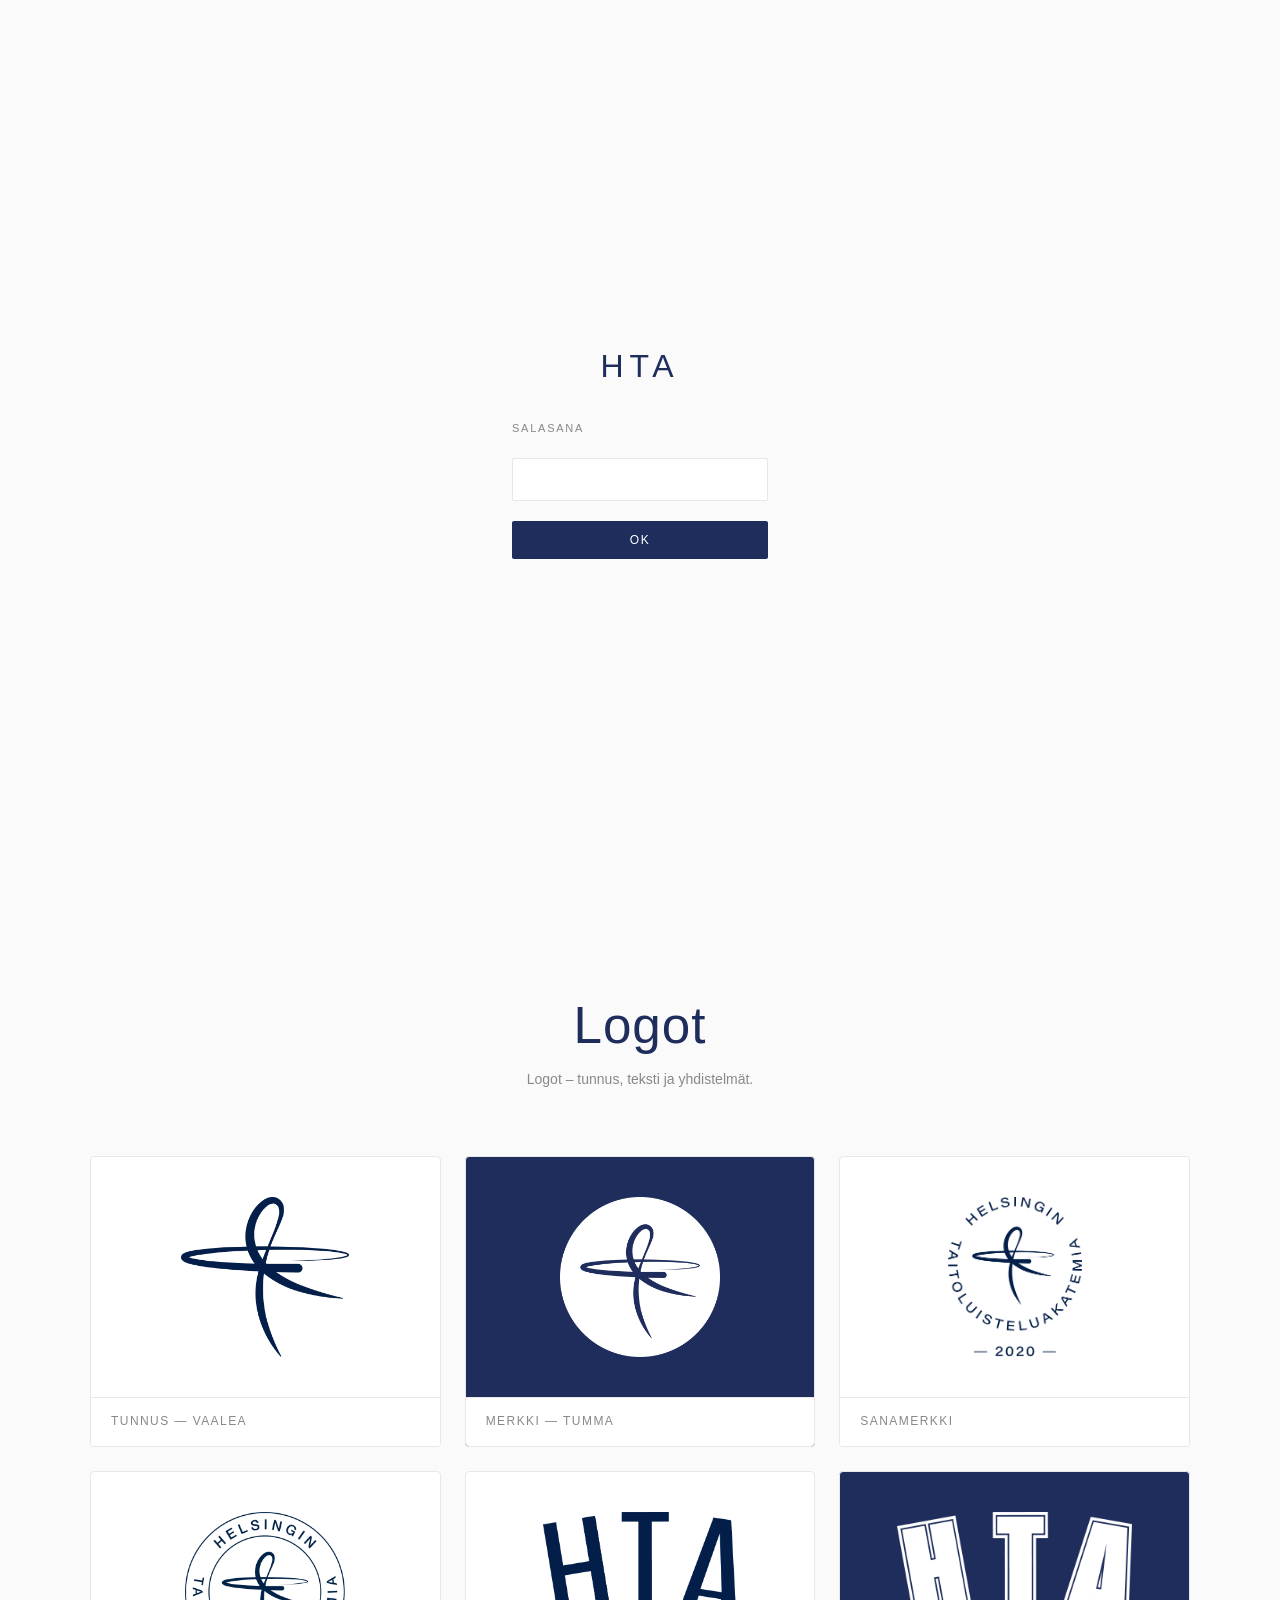
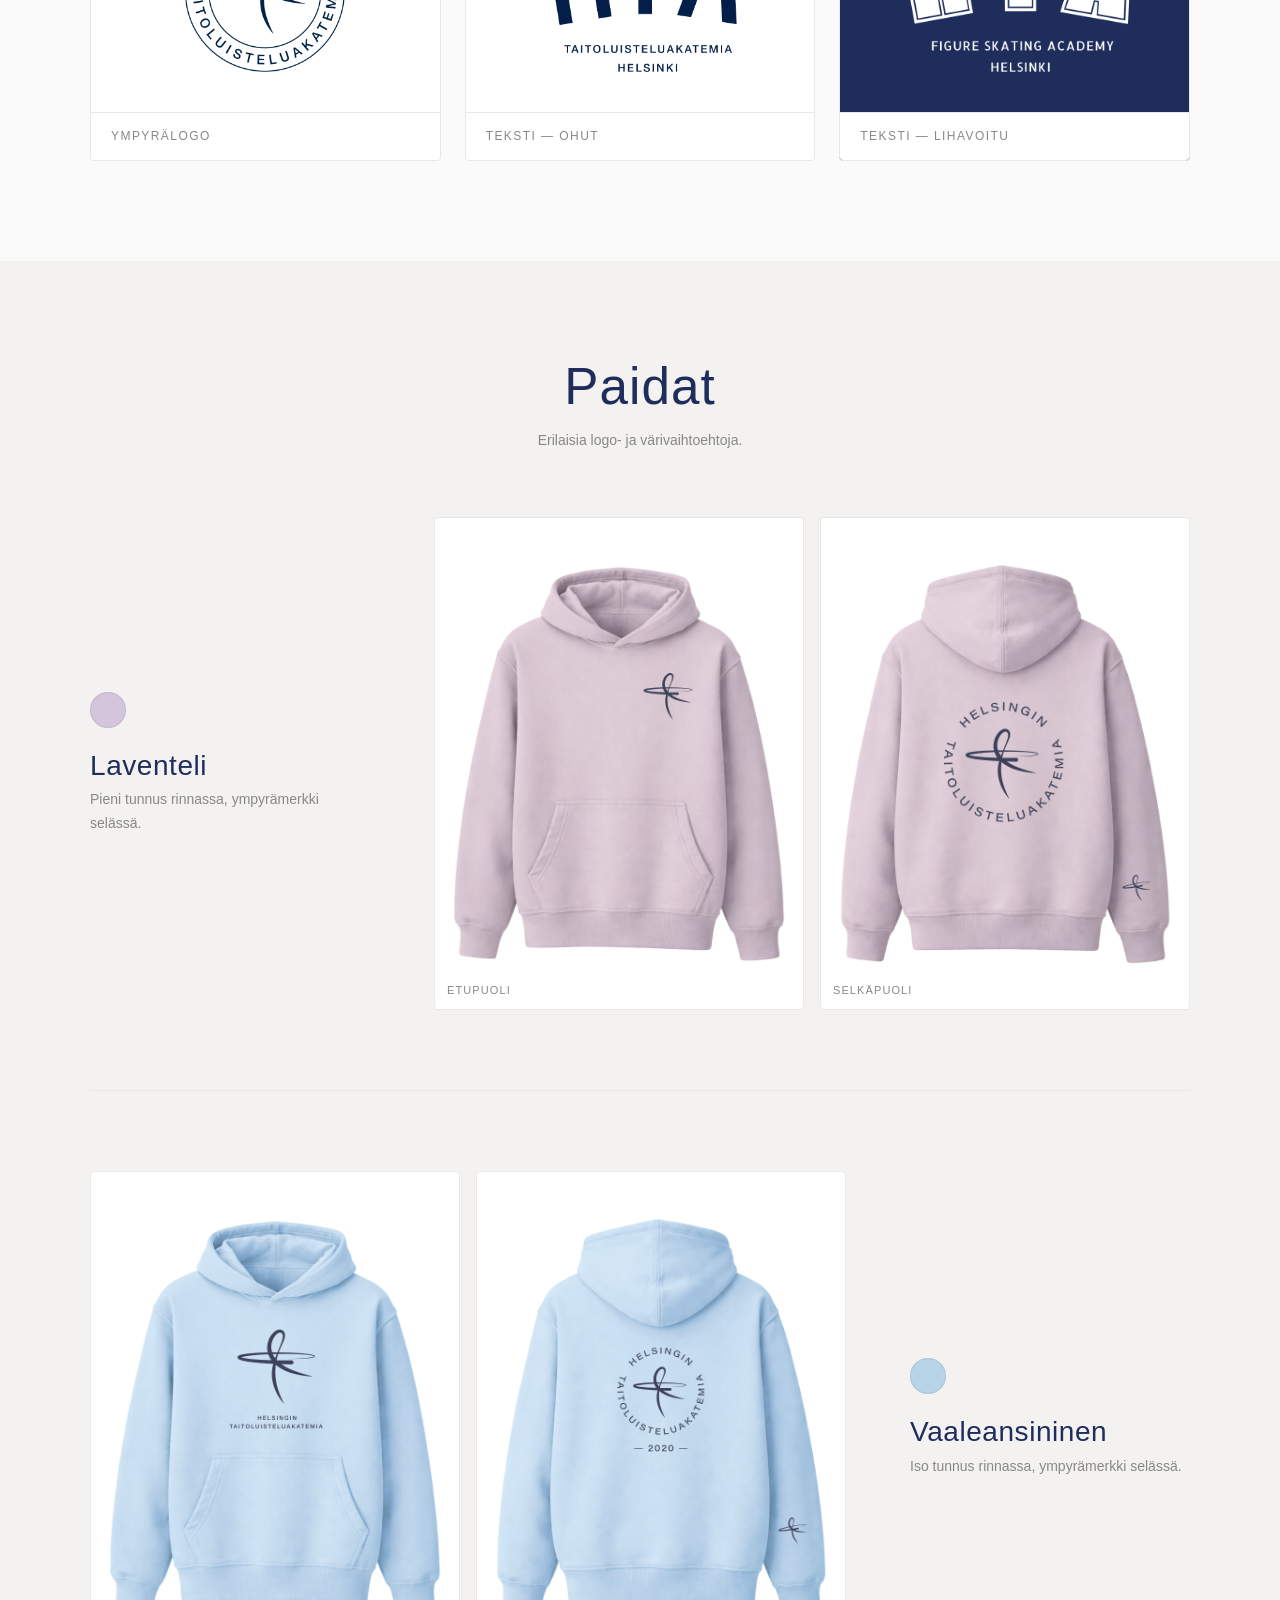
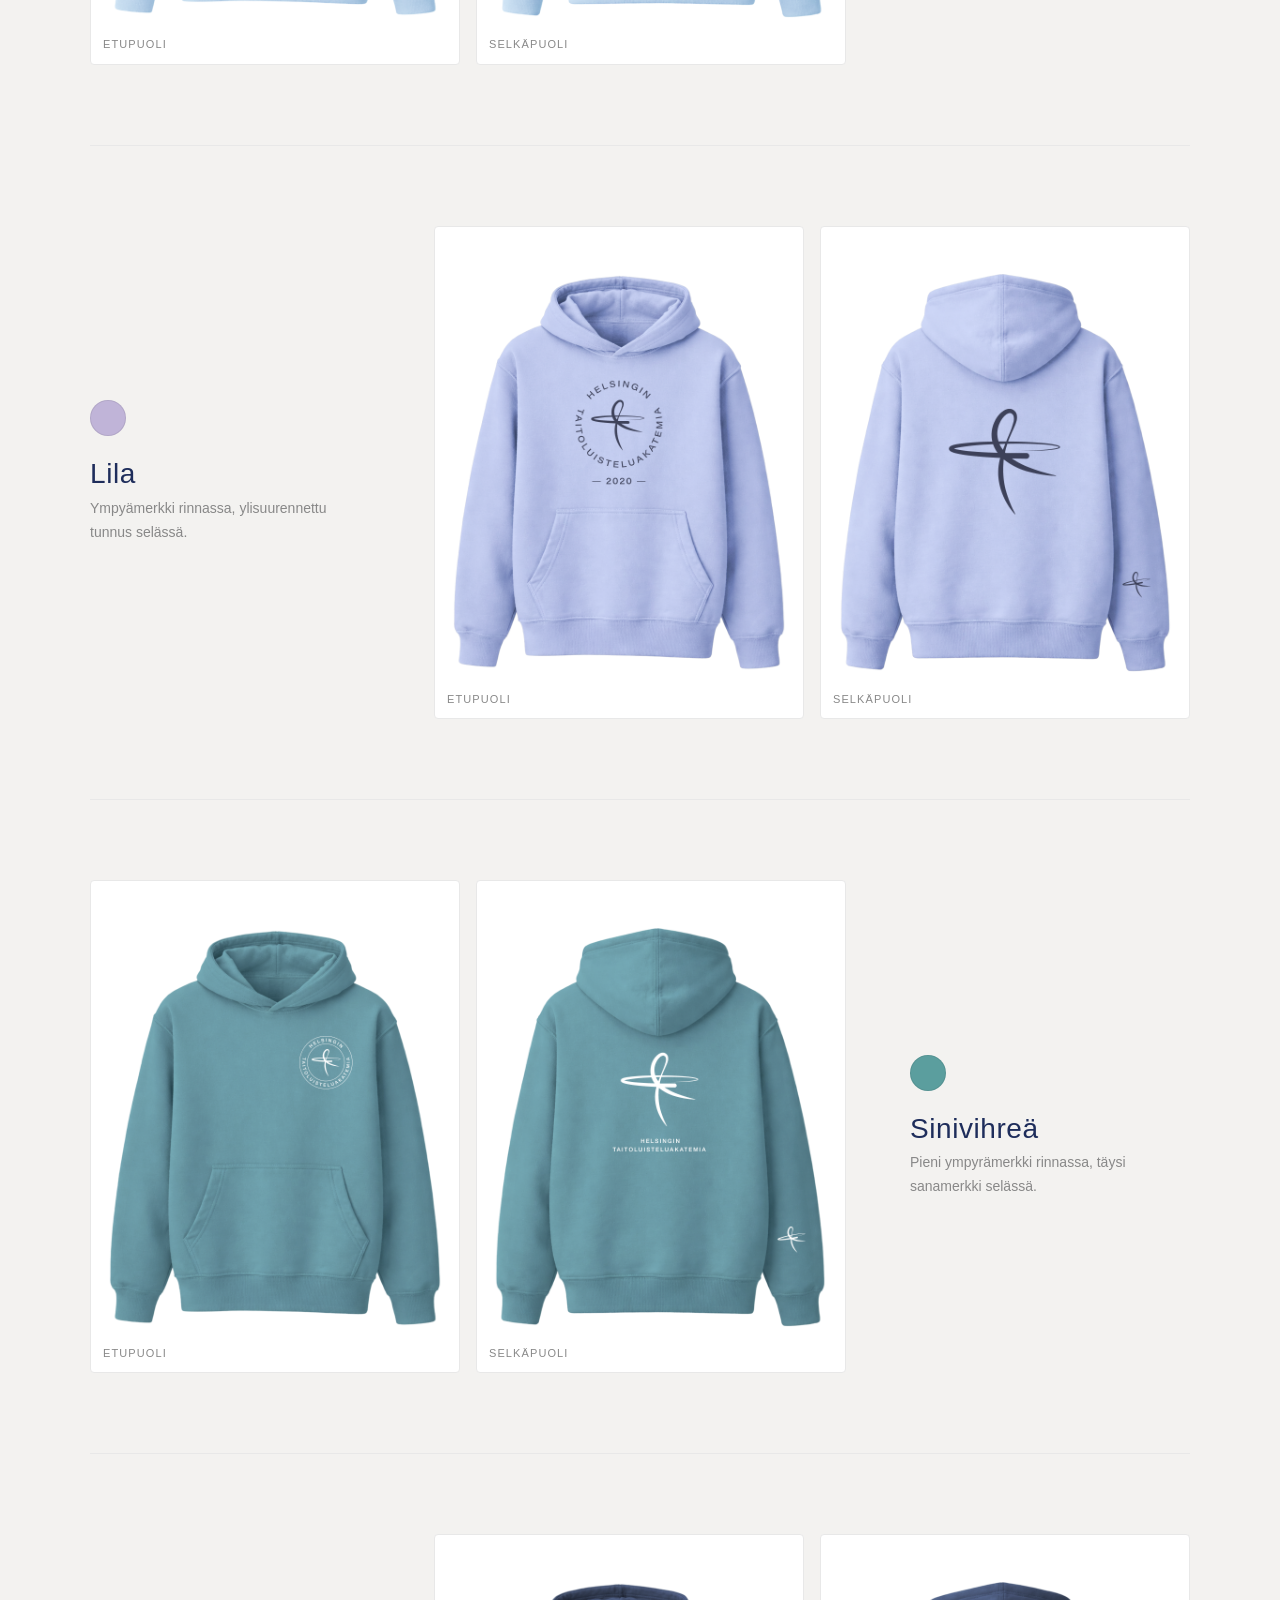
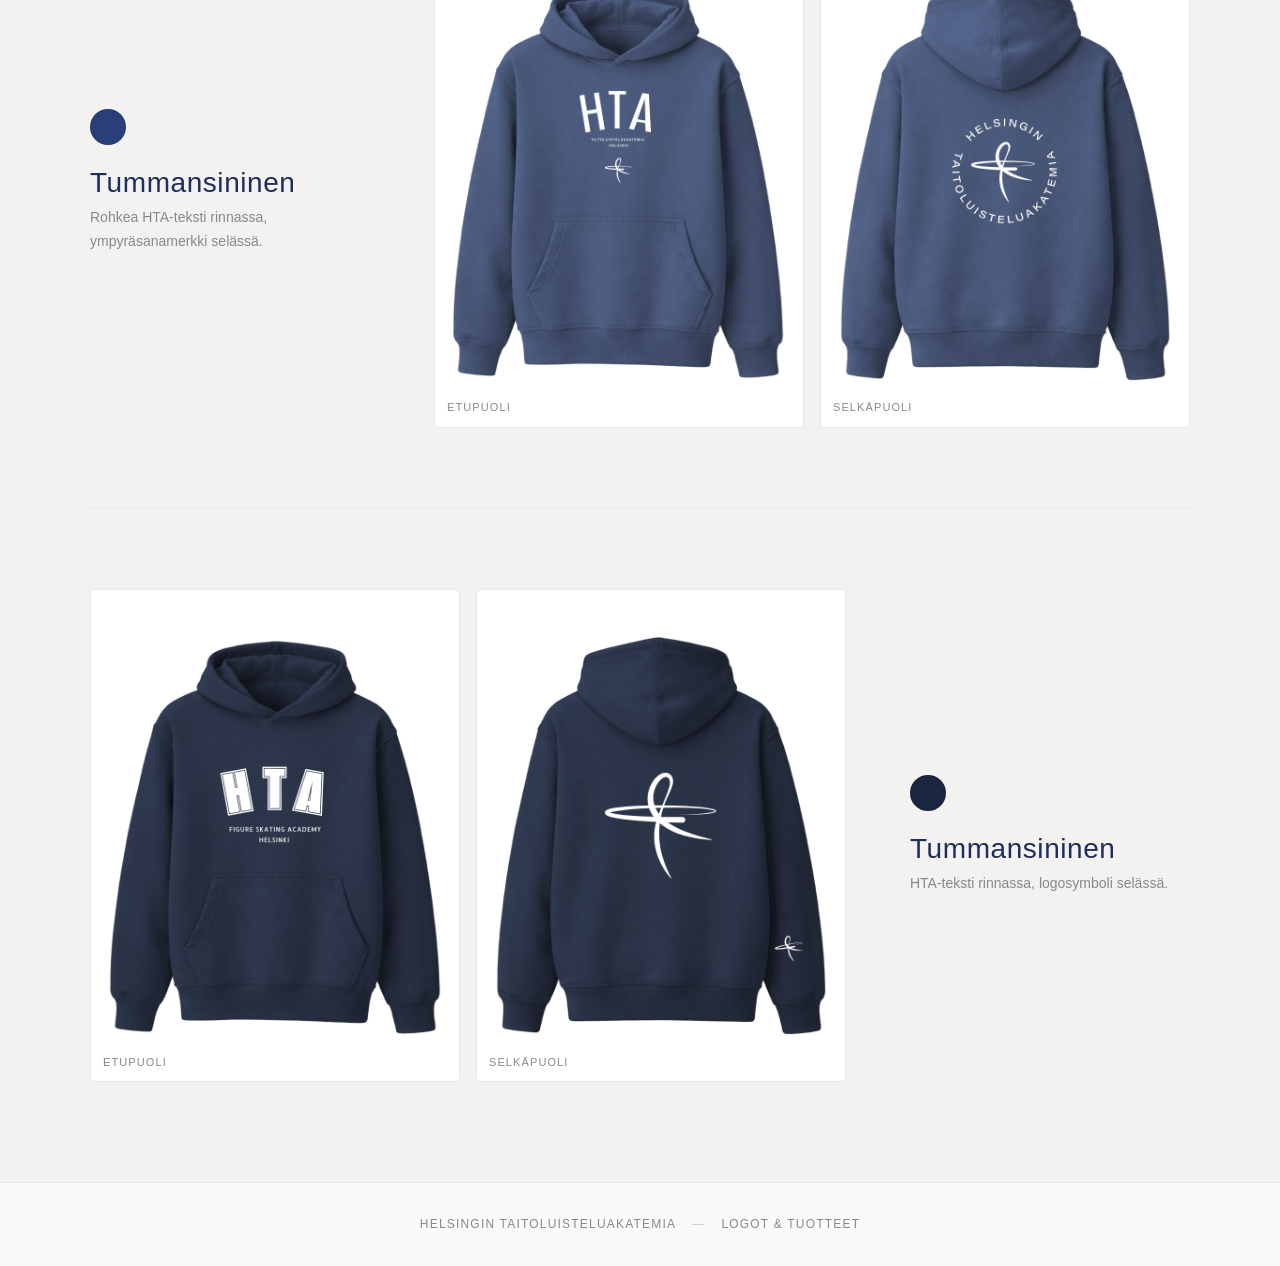
==== index.html @ 81b3a614 "Add files via upload Version 01 files added" ====
<!DOCTYPE html>
<html lang="fi">
<head>
  <meta charset="UTF-8" />
  <meta name="viewport" content="width=device-width, initial-scale=1.0" />
  <title>HTA — Helsingin Taitoluisteluakatemia</title>
  <link rel="stylesheet" href="css/style.css" />
</head>
<body>

  <!-- LOGIN OVERLAY -->
  <div id="login-overlay" style="display:none;">
    <div class="login-card">
      <span class="login-brand">HTA</span>
      <p class="login-label">Salasana</p>
      <input id="login-pw" class="login-input" type="password" autocomplete="current-password" autofocus />
      <button id="login-btn" class="login-btn">OK</button>
    </div>
  </div>

  <!-- NAV -->
  <nav class="nav">
    <span class="nav-brand">HTA</span>
    <ul class="nav-links">
      <li><a href="#logos" data-i18n="nav.logos">Logot</a></li>
      <li><a href="showcase.html" data-i18n="nav.showcase">Paidat</a></li>
    </ul>
    <div class="lang-switcher">
<button class="lang-btn" data-lang="fi">FI</button>
      <button class="lang-btn" data-lang="en">EN</button>
      <button class="lang-btn" data-lang="sv">SV</button>
    </div>
  </nav>

  <!-- HERO -->
  <section class="hero">
    <p class="hero-eyebrow" data-i18n="hero.eyebrow" style="display:none;">Visuaalinen Identiteetti</p>
    <img src="images/logos/logo-00.png" alt="Helsingin Taitoluisteluakatemia" class="hero-logo" />
    <p class="hero-sub">logo design &amp; merchandise</p>
  </section>

  <!-- LOGOS -->
  <section class="section" id="logos">
    <div class="section-header">
      <h2 class="section-title" data-i18n="logos.title">Logot</h2>
      <p class="section-desc" data-i18n="logos.desc">Logot – tunnus, teksti ja yhdistelmät.</p>
    </div>
    <div class="logos-grid">
      <div class="logo-card logo-card--light">
        <div class="logo-card__image">
          <img src="images/logos/logo-line.png" alt="HTA line logo" />
        </div>
        <p class="logo-card__label" data-i18n="logos.label1">Tunnus — Vaalea</p>
      </div>
      <div class="logo-card logo-card--dark">
        <div class="logo-card__image">
          <img src="images/logos/logo-circle-dark.png" alt="HTA circle logo dark" />
        </div>
        <p class="logo-card__label" data-i18n="logos.label2">Merkki — Tumma</p>
      </div>
      <div class="logo-card logo-card--light">
        <div class="logo-card__image">
          <img src="images/logos/logo-wordmark.png" alt="HTA wordmark" />
        </div>
        <p class="logo-card__label" data-i18n="logos.label3">Sanamerkki</p>
      </div>
      <div class="logo-card logo-card--light">
        <div class="logo-card__image">
          <img src="images/logos/logo-circle-text.png" alt="HTA circle text logo" />
        </div>
        <p class="logo-card__label" data-i18n="logos.label4">Ympyrälogo</p>
      </div>
      <div class="logo-card logo-card--light">
        <div class="logo-card__image">
          <img src="images/logos/logo-text-thin.png" alt="HTA text thin" />
        </div>
        <p class="logo-card__label" data-i18n="logos.label5">Teksti — Ohut</p>
      </div>
      <div class="logo-card logo-card--dark">
        <div class="logo-card__image">
          <img src="images/logos/logo-text-bold.png" alt="HTA text bold" />
        </div>
        <p class="logo-card__label" data-i18n="logos.label6">Teksti — Lihavoitu</p>
      </div>
    </div>
  </section>

  <!-- MERCHANDISE -->
  <section class="section section--alt" id="merchandise">
    <div class="section-header">
      <h2 class="section-title" data-i18n="merch.title">Tuotteet</h2>
      <p class="section-desc" data-i18n="merch.desc">Logoperhe sovellettuna huppukokoelmaan eri väreissä.</p>
    </div>

    <!-- Lavender -->
    <div class="product">
      <div class="product__info">
        <span class="product__color-dot" style="background:#d4c4dc;"></span>
        <div>
          <h3 class="product__name" data-i18n="product.lavender.name">Laventeli</h3>
          <p class="product__desc" data-i18n="product.lavender.desc">Pieni tunnus rinnassa, ympyrämerkki selässä.</p>
        </div>
      </div>
      <div class="product__images">
        <div class="product__image-wrap">
          <img src="images/merchandise/hoodie-lavender-front.png" alt="Lavender hoodie front" />
          <span class="product__view-label" data-i18n="label.front">Etupuoli</span>
        </div>
        <div class="product__image-wrap">
          <img src="images/merchandise/hoodie-lavender-back.png" alt="Lavender hoodie back" />
          <span class="product__view-label" data-i18n="label.back">Selkäpuoli</span>
        </div>
      </div>
    </div>

    <!-- Light Blue -->
    <div class="product product--reverse">
      <div class="product__info">
        <span class="product__color-dot" style="background:#b8d4e8;"></span>
        <div>
          <h3 class="product__name" data-i18n="product.blue.name">Vaaleansininen</h3>
          <p class="product__desc" data-i18n="product.blue.desc">Iso tunnus rinnassa, ympyrämerkki selässä.</p>
        </div>
      </div>
      <div class="product__images">
        <div class="product__image-wrap">
          <img src="images/merchandise/hoodie-blue-front.png" alt="Light blue hoodie front" />
          <span class="product__view-label" data-i18n="label.front">Etupuoli</span>
        </div>
        <div class="product__image-wrap">
          <img src="images/merchandise/hoodie-blue-back.png" alt="Light blue hoodie back" />
          <span class="product__view-label" data-i18n="label.back">Selkäpuoli</span>
        </div>
      </div>
    </div>

    <!-- Lilac -->
    <div class="product">
      <div class="product__info">
        <span class="product__color-dot" style="background:#c0b4d8;"></span>
        <div>
          <h3 class="product__name" data-i18n="product.lilac.name">Lila</h3>
          <p class="product__desc" data-i18n="product.lilac.desc">Ympyämerkki rinnassa, ylisuurennettu tunnus selässä.</p>
        </div>
      </div>
      <div class="product__images">
        <div class="product__image-wrap">
          <img src="images/merchandise/hoodie-lilac-front.png" alt="Lilac hoodie front" />
          <span class="product__view-label" data-i18n="label.front">Etupuoli</span>
        </div>
        <div class="product__image-wrap">
          <img src="images/merchandise/hoodie-lilac-back.png" alt="Lilac hoodie back" />
          <span class="product__view-label" data-i18n="label.back">Selkäpuoli</span>
        </div>
      </div>
    </div>

    <!-- Teal -->
    <div class="product product--reverse">
      <div class="product__info">
        <span class="product__color-dot" style="background:#5b9e9e;"></span>
        <div>
          <h3 class="product__name" data-i18n="product.teal.name">Sinivihreä</h3>
          <p class="product__desc" data-i18n="product.teal.desc">Pieni ympyrämerkki rinnassa, täysi sanamerkki selässä.</p>
        </div>
      </div>
      <div class="product__images">
        <div class="product__image-wrap">
          <img src="images/merchandise/hoodie-teal-front.png" alt="Teal hoodie front" />
          <span class="product__view-label" data-i18n="label.front">Etupuoli</span>
        </div>
        <div class="product__image-wrap">
          <img src="images/merchandise/hoodie-teal-back.png" alt="Teal hoodie back" />
          <span class="product__view-label" data-i18n="label.back">Selkäpuoli</span>
        </div>
      </div>
    </div>

    <!-- Navy HTA -->
    <div class="product">
      <div class="product__info">
        <span class="product__color-dot" style="background:#2a3f7a;"></span>
        <div>
          <h3 class="product__name" data-i18n="product.navy.name">Tummansininen</h3>
          <p class="product__desc" data-i18n="product.navy.desc">Rohkea HTA-teksti rinnassa, ympyräsanamerkki selässä.</p>
        </div>
      </div>
      <div class="product__images">
        <div class="product__image-wrap">
          <img src="images/merchandise/hoodie-navy-front.png" alt="Navy hoodie front" />
          <span class="product__view-label" data-i18n="label.front">Etupuoli</span>
        </div>
        <div class="product__image-wrap">
          <img src="images/merchandise/hoodie-navy-back.png" alt="Navy hoodie back" />
          <span class="product__view-label" data-i18n="label.back">Selkäpuoli</span>
        </div>
      </div>
    </div>

    <!-- Dark Navy HTA -->
    <div class="product product--reverse">
      <div class="product__info">
        <span class="product__color-dot" style="background:#1a2540;"></span>
        <div>
          <h3 class="product__name" data-i18n="product.darknavy.name">Tummansininen</h3>
          <p class="product__desc" data-i18n="product.darknavy.desc">HTA-teksti rinnassa, logosymboli selässä.</p>
        </div>
      </div>
      <div class="product__images">
        <div class="product__image-wrap">
          <img src="images/merchandise/hoodie-darknavy-front.png" alt="Dark navy hoodie front" />
          <span class="product__view-label" data-i18n="label.front">Etupuoli</span>
        </div>
        <div class="product__image-wrap">
          <img src="images/merchandise/hoodie-darknavy-back.png" alt="Dark navy hoodie back" />
          <span class="product__view-label" data-i18n="label.back">Selkäpuoli</span>
        </div>
      </div>
    </div>

  </section>

  <!-- CONTACT -->
  <section class="section" id="contact" style="display:none;">
    <div class="section-header">
      <h2 class="section-title" data-i18n="contact.title">Ota Yhteyttä</h2>
      <p class="section-desc" data-i18n="contact.desc">Kiinnostaako kokoelma tai räätälöity suunnittelu?</p>
    </div>
    <div class="contact-block">
    </div>
  </section>

  <!-- FOOTER -->
  <footer class="footer">
    <span>Helsingin Taitoluisteluakatemia</span>
    <span class="footer-sep">—</span>
    <span data-i18n="footer.tagline">Logot &amp; Tuotteet</span>
  </footer>

  <script src="js/i18n.js"></script>
  <script>
    (function () {
      if (sessionStorage.getItem('hta-auth') === '1') return;
      const overlay = document.getElementById('login-overlay');
      overlay.style.display = 'flex';
      document.body.classList.add('login-active');

      function attempt() {
        const val = document.getElementById('login-pw').value;
        if (val === 'htakatemia') {
          sessionStorage.setItem('hta-auth', '1');
          overlay.classList.add('login-overlay--out');
          document.body.classList.remove('login-active');
          setTimeout(() => overlay.remove(), 400);
        } else {
          const field = document.getElementById('login-pw');
          field.classList.add('login-input--error');
          field.value = '';
          field.focus();
          setTimeout(() => field.classList.remove('login-input--error'), 600);
        }
      }

      document.getElementById('login-btn').addEventListener('click', attempt);
      document.getElementById('login-pw').addEventListener('keydown', function (e) {
        if (e.key === 'Enter') attempt();
      });
    })();
  </script>
</body>
</html>
---- css/style.css ----
/* =============================================
   HTA — Minimal Showcase Site
   ============================================= */

*, *::before, *::after {
  box-sizing: border-box;
  margin: 0;
  padding: 0;
}

:root {
  --color-bg: #fafafa;
  --color-bg-alt: #f3f2f0;
  --color-text: #1a1a1a;
  --color-muted: #888;
  --color-border: #e8e8e8;
  --color-navy: #1e2d5b;
  --font-display: 'Helvetica Neue', Helvetica, Arial, sans-serif;
  --font-body: 'Helvetica Neue', Helvetica, Arial, sans-serif;
  --max-width: 1100px;
  --section-pad: 100px 32px;
}

html {
  scroll-behavior: smooth;
}

body {
  font-family: var(--font-body);
  background: var(--color-bg);
  color: var(--color-text);
  font-size: 15px;
  line-height: 1.6;
  -webkit-font-smoothing: antialiased;
}

/* ---- LOGIN OVERLAY ---- */

body.login-active {
  overflow: hidden;
}

#login-overlay {
  position: fixed;
  inset: 0;
  z-index: 1000;
  background: var(--color-bg);
  display: flex;
  align-items: center;
  justify-content: center;
  transition: opacity 0.4s ease;
}

#login-overlay.login-overlay--out {
  opacity: 0;
  pointer-events: none;
}

.login-card {
  display: flex;
  flex-direction: column;
  align-items: center;
  gap: 20px;
  width: 100%;
  max-width: 320px;
  padding: 0 32px;
}

.login-brand {
  font-family: var(--font-display);
  font-size: 32px;
  font-weight: 500;
  letter-spacing: 0.18em;
  color: var(--color-navy);
  margin-bottom: 8px;
}

.login-label {
  font-size: 11px;
  letter-spacing: 0.16em;
  text-transform: uppercase;
  color: var(--color-muted);
  align-self: flex-start;
}

.login-input {
  width: 100%;
  padding: 12px 14px;
  font-family: var(--font-body);
  font-size: 15px;
  color: var(--color-text);
  background: #fff;
  border: 1px solid var(--color-border);
  border-radius: 2px;
  outline: none;
  transition: border-color 0.2s, box-shadow 0.2s;
}

.login-input:focus {
  border-color: var(--color-navy);
  box-shadow: 0 0 0 3px rgba(30, 45, 91, 0.08);
}

.login-input--error {
  border-color: #c0392b !important;
  box-shadow: 0 0 0 3px rgba(192, 57, 43, 0.1) !important;
}

.login-btn {
  width: 100%;
  padding: 12px;
  font-family: var(--font-body);
  font-size: 12px;
  font-weight: 500;
  letter-spacing: 0.14em;
  text-transform: uppercase;
  color: #fff;
  background: var(--color-navy);
  border: none;
  border-radius: 2px;
  cursor: pointer;
  transition: opacity 0.2s;
}

.login-btn:hover {
  opacity: 0.85;
}

/* ---- LANG SWITCHER ---- */

.lang-switcher {
  display: flex;
  gap: 4px;
}

.lang-btn {
  background: none;
  border: none;
  cursor: pointer;
  font-family: var(--font-body);
  font-size: 12px;
  font-weight: 400;
  letter-spacing: 0.08em;
  color: var(--color-muted);
  padding: 4px 6px;
  transition: color 0.2s;
}

.lang-btn:hover {
  color: var(--color-text);
}

.lang-btn.active {
  color: var(--color-navy);
  font-weight: 500;
}

/* ---- NAV ---- */

.nav {
  position: fixed;
  top: 0;
  left: 0;
  right: 0;
  z-index: 100;
  display: flex;
  align-items: center;
  justify-content: space-between;
  padding: 20px 40px;
  background: rgba(250, 250, 250, 0.9);
  backdrop-filter: blur(10px);
  border-bottom: 1px solid var(--color-border);
}

.nav-brand {
  font-family: var(--font-display);
  font-size: 22px;
  font-weight: 500;
  letter-spacing: 0.12em;
  color: var(--color-navy);
}

.nav-links {
  list-style: none;
  display: flex;
  gap: 36px;
}

.nav-links a {
  text-decoration: none;
  font-size: 13px;
  font-weight: 400;
  letter-spacing: 0.08em;
  text-transform: uppercase;
  color: var(--color-muted);
  transition: color 0.2s;
}

.nav-links a:hover {
  color: var(--color-text);
}

/* ---- HERO ---- */

.hero {
  min-height: 100vh;
  display: flex;
  flex-direction: column;
  justify-content: center;
  align-items: center;
  text-align: center;
  padding: 120px 32px 80px;
  border-bottom: 1px solid var(--color-border);
}

.hero-eyebrow {
  font-size: 12px;
  letter-spacing: 0.2em;
  text-transform: uppercase;
  color: var(--color-muted);
  margin-bottom: 24px;
}

.hero-logo {
  width: clamp(280px, 50vw, 600px);
  height: auto;
  margin-bottom: 28px;
}

.hero-sub {
  font-size: 14px;
  letter-spacing: 0.1em;
  text-transform: uppercase;
  color: var(--color-muted);
  font-weight: 300;
}

/* ---- EDITORIAL ---- */

.editorial {
  display: flex;
  justify-content: center;
  background: var(--color-bg-alt);
  border-bottom: 1px solid var(--color-border);
  overflow: hidden;
  padding-top: 96px;
}

.editorial img {
  width: auto;
  max-height: 520px;
  object-fit: contain;
  display: block;
}

/* ---- SECTIONS ---- */

.section {
  padding: var(--section-pad);
}

.section--alt {
  background: var(--color-bg-alt);
}

.section-header {
  max-width: var(--max-width);
  margin: 0 auto 64px;
  text-align: center;
}

.section-title {
  font-family: var(--font-display);
  font-size: clamp(32px, 4vw, 52px);
  font-weight: 300;
  color: var(--color-navy);
  margin-bottom: 16px;
  letter-spacing: 0.02em;
  line-height: 1;
}

.section-desc {
  font-size: 14px;
  color: var(--color-muted);
  max-width: 480px;
  margin: 0 auto;
  line-height: 1.8;
}

/* ---- LOGOS GRID ---- */

.logos-grid {
  display: grid;
  grid-template-columns: repeat(auto-fit, minmax(260px, 1fr));
  gap: 24px;
  max-width: var(--max-width);
  margin: 0 auto;
}

.logo-card {
  border-radius: 4px;
  overflow: hidden;
  border: 1px solid var(--color-border);
}

.logo-card--light {
  background: #ffffff;
}

.logo-card--dark {
  background: var(--color-navy);
}

.logo-card__image {
  display: flex;
  align-items: center;
  justify-content: center;
  height: 240px;
  padding: 40px;
}

.logo-card__image img {
  max-width: 100%;
  max-height: 100%;
  object-fit: contain;
}

.logo-card__label {
  padding: 14px 20px;
  font-size: 12px;
  letter-spacing: 0.12em;
  text-transform: uppercase;
  color: var(--color-muted);
  border-top: 1px solid var(--color-border);
  background: #ffffff;
}

/* ---- PRODUCT ROWS ---- */

.product {
  display: grid;
  grid-template-columns: 280px 1fr;
  gap: 64px;
  align-items: center;
  max-width: var(--max-width);
  margin: 0 auto 80px;
  padding-bottom: 80px;
  border-bottom: 1px solid var(--color-border);
}

.product:last-child {
  border-bottom: none;
  margin-bottom: 0;
  padding-bottom: 0;
}

.product--reverse {
  grid-template-columns: 1fr 280px;
}

.product--reverse .product__images {
  order: -1;
}

.product__info {
  display: flex;
  flex-direction: column;
  gap: 16px;
}

.product__color-dot {
  width: 36px;
  height: 36px;
  border-radius: 50%;
  display: block;
  border: 1px solid rgba(0,0,0,0.08);
}

.product__name {
  font-family: var(--font-display);
  font-size: 28px;
  font-weight: 400;
  color: var(--color-navy);
  letter-spacing: 0.02em;
}

.product__desc {
  font-size: 14px;
  color: var(--color-muted);
  line-height: 1.7;
  font-weight: 300;
}

.product__images {
  display: grid;
  grid-template-columns: 1fr 1fr;
  gap: 16px;
}

.product__image-wrap {
  position: relative;
  background: #ffffff;
  border: 1px solid var(--color-border);
  border-radius: 4px;
  overflow: hidden;
  aspect-ratio: 3/4;
  display: flex;
  align-items: center;
  justify-content: center;
}

.product__image-wrap img {
  width: 100%;
  height: 100%;
  object-fit: contain;
  padding: 16px;
  transition: transform 0.4s ease;
}

.product__image-wrap:hover img {
  transform: scale(1.04);
}

.product__view-label {
  position: absolute;
  bottom: 10px;
  left: 12px;
  font-size: 11px;
  letter-spacing: 0.1em;
  text-transform: uppercase;
  color: var(--color-muted);
}

/* ---- CONTACT ---- */

.contact-block {
  text-align: center;
  display: flex;
  flex-direction: column;
  gap: 8px;
}

.contact-line {
  font-size: 16px;
  color: var(--color-text);
  font-weight: 300;
  letter-spacing: 0.04em;
}

/* ---- FOOTER ---- */

.footer {
  padding: 32px 40px;
  border-top: 1px solid var(--color-border);
  display: flex;
  align-items: center;
  justify-content: center;
  gap: 16px;
  font-size: 12px;
  letter-spacing: 0.1em;
  text-transform: uppercase;
  color: var(--color-muted);
}

.footer-sep {
  opacity: 0.4;
}

/* ---- RESPONSIVE ---- */

@media (max-width: 768px) {
  .nav {
    padding: 16px 20px;
  }

  .nav-links {
    gap: 20px;
  }

  .product,
  .product--reverse {
    grid-template-columns: 1fr;
    gap: 32px;
  }

  .product--reverse .product__images {
    order: 0;
  }

  .product__info {
    flex-direction: column;
  }

  .section {
    padding: 64px 20px;
  }

  .footer {
    flex-direction: column;
    gap: 6px;
    padding: 24px 20px;
  }

  .footer-sep {
    display: none;
  }
}
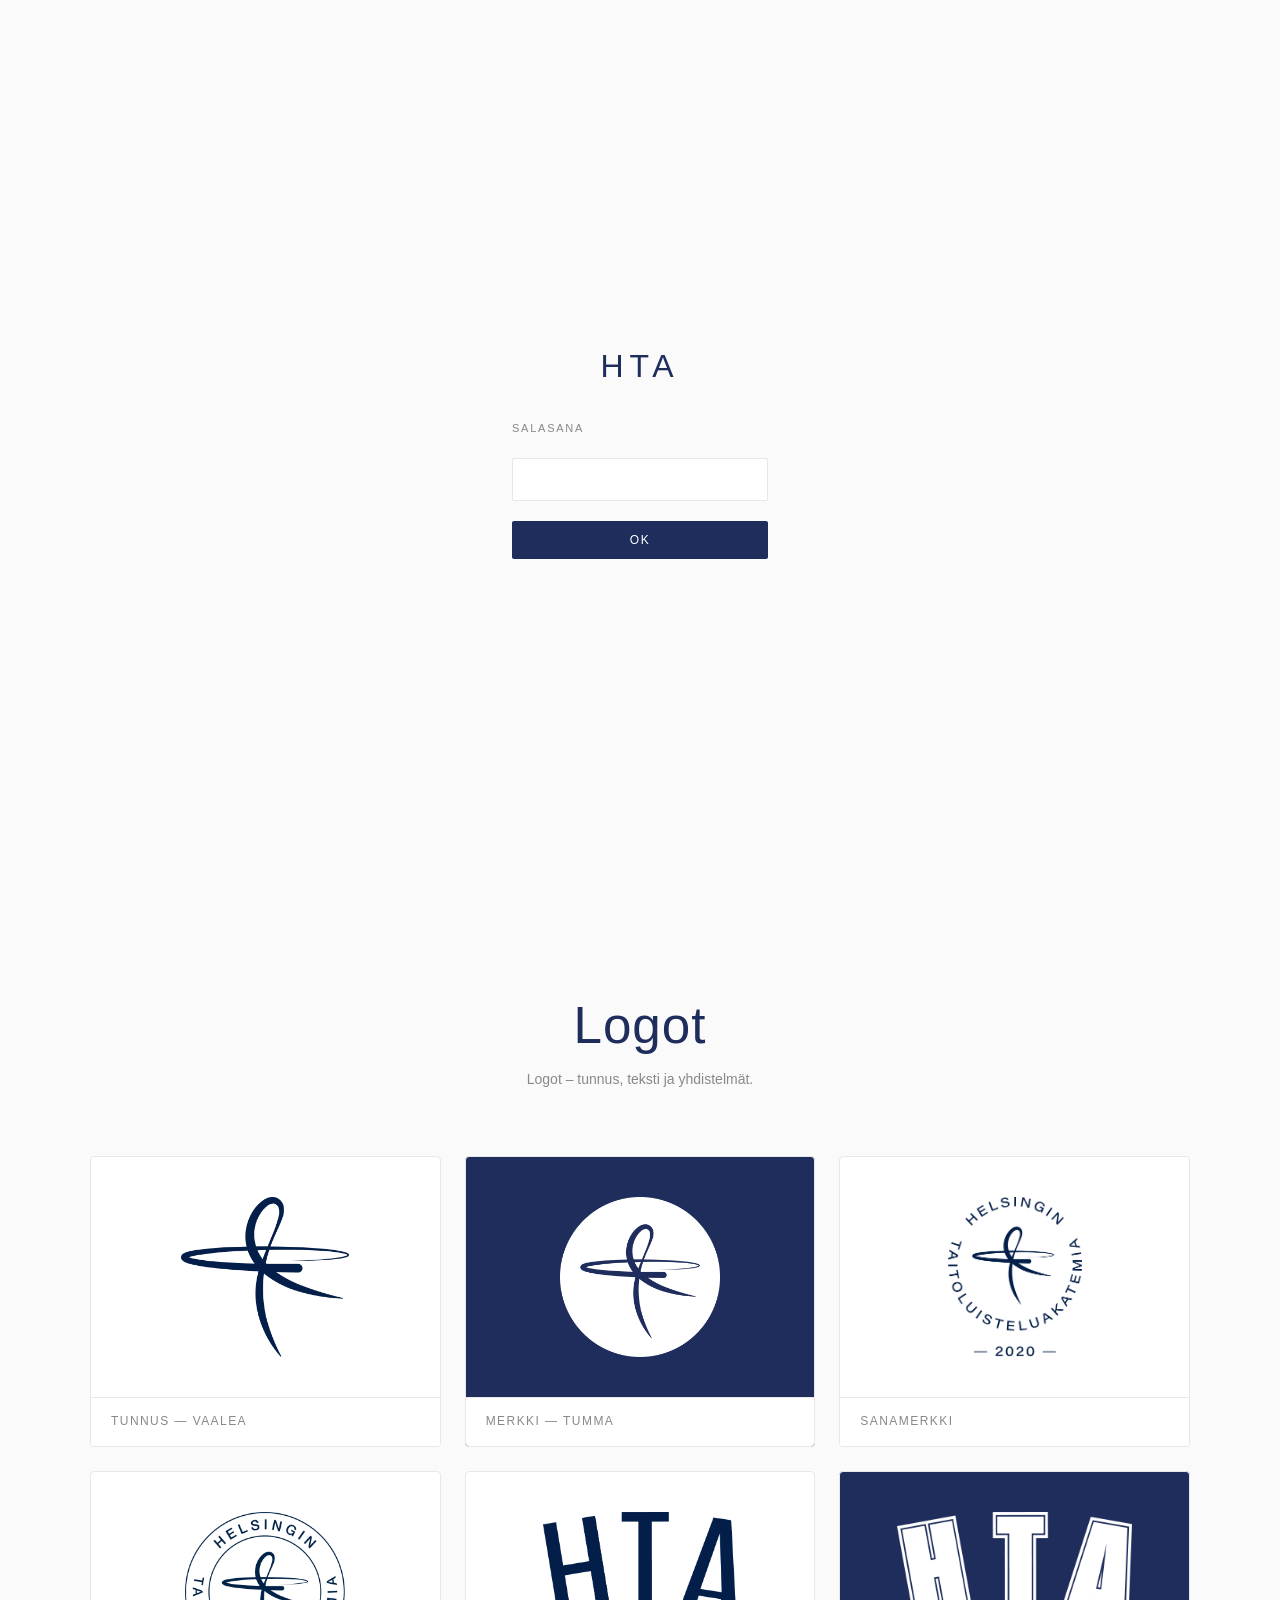
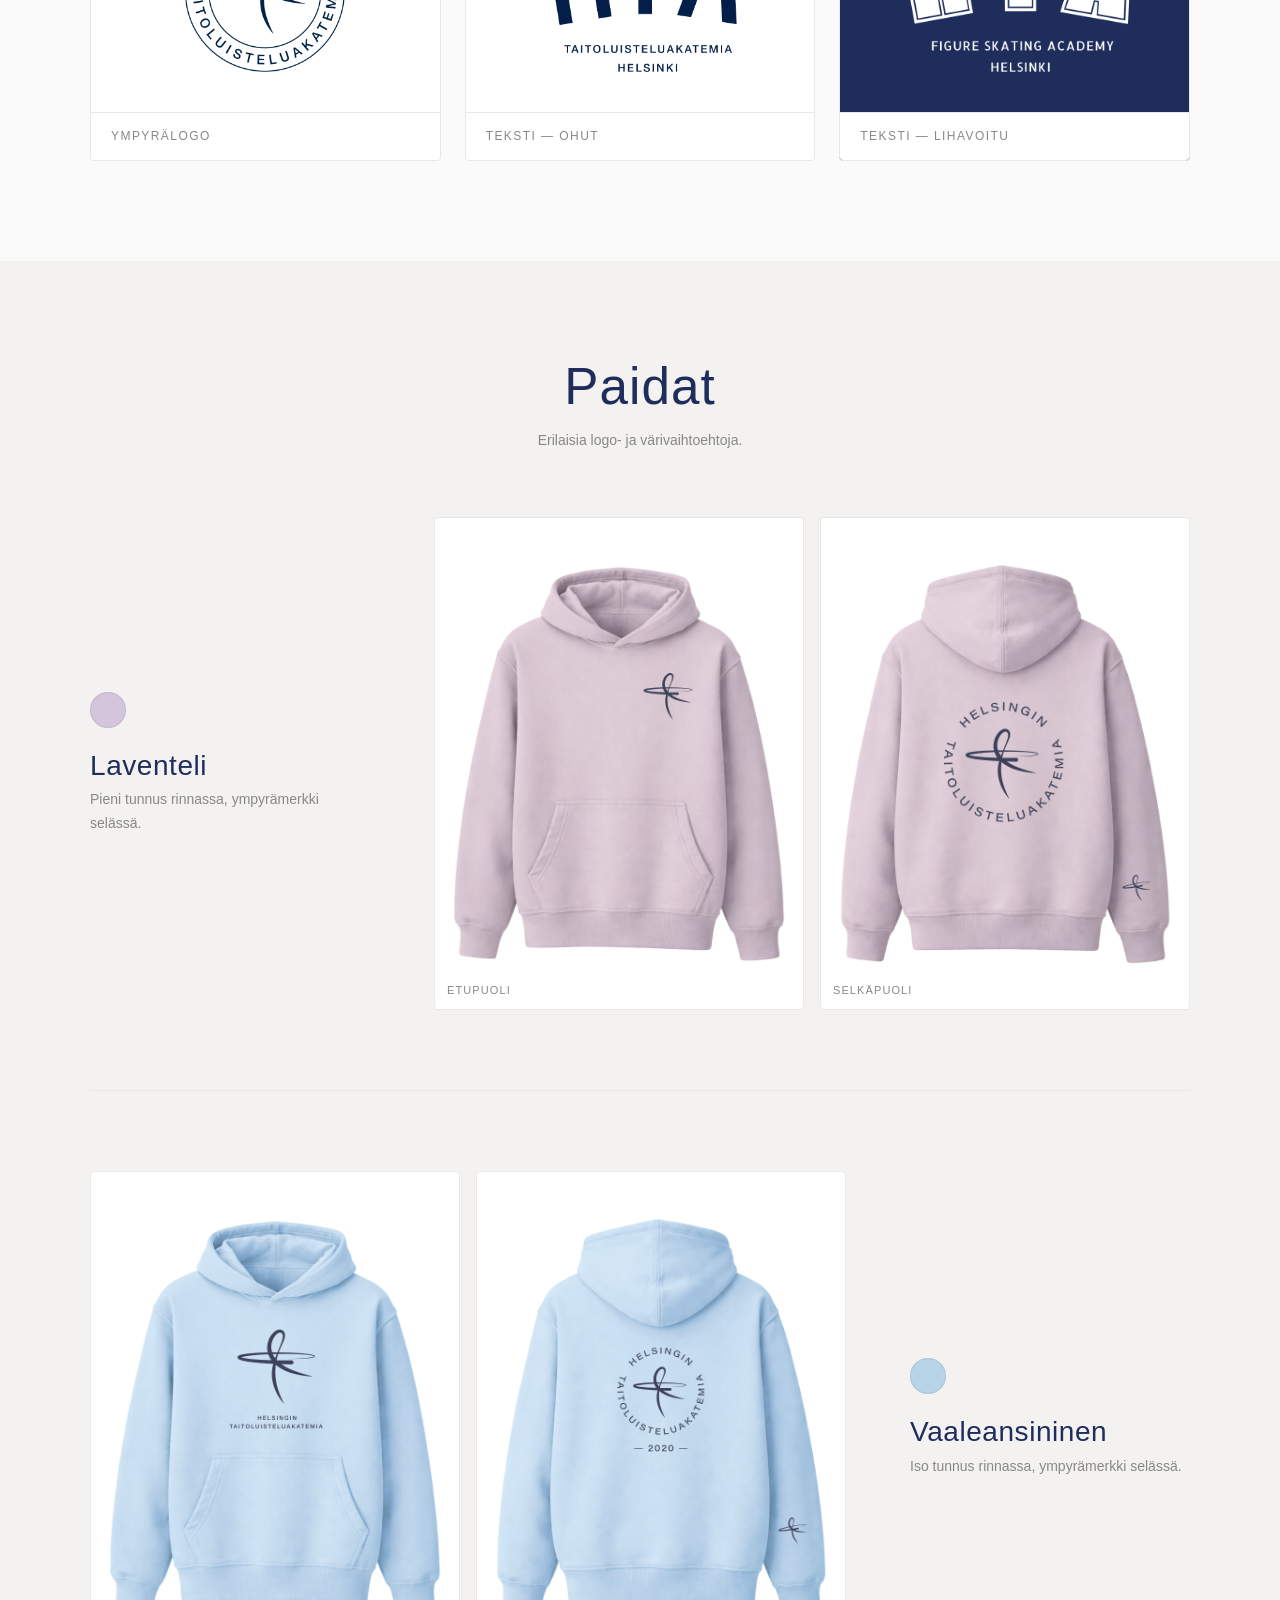
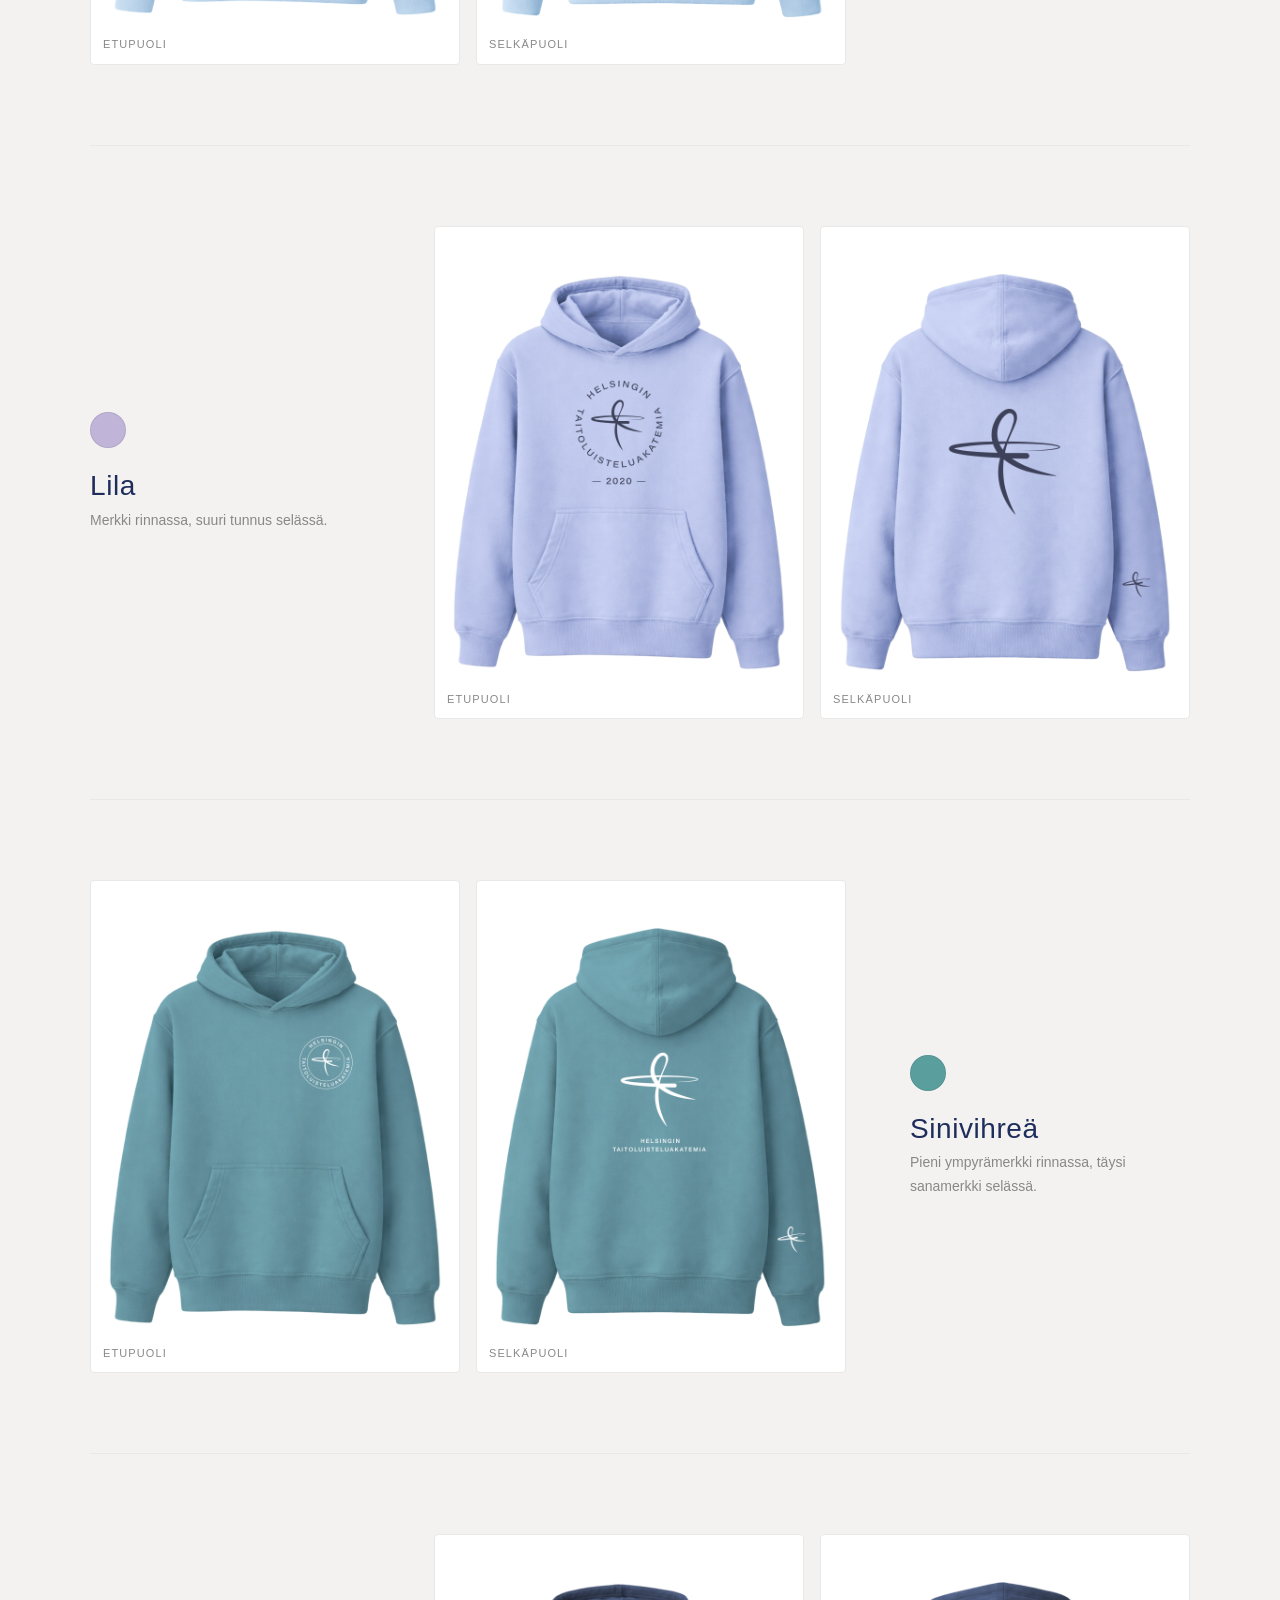
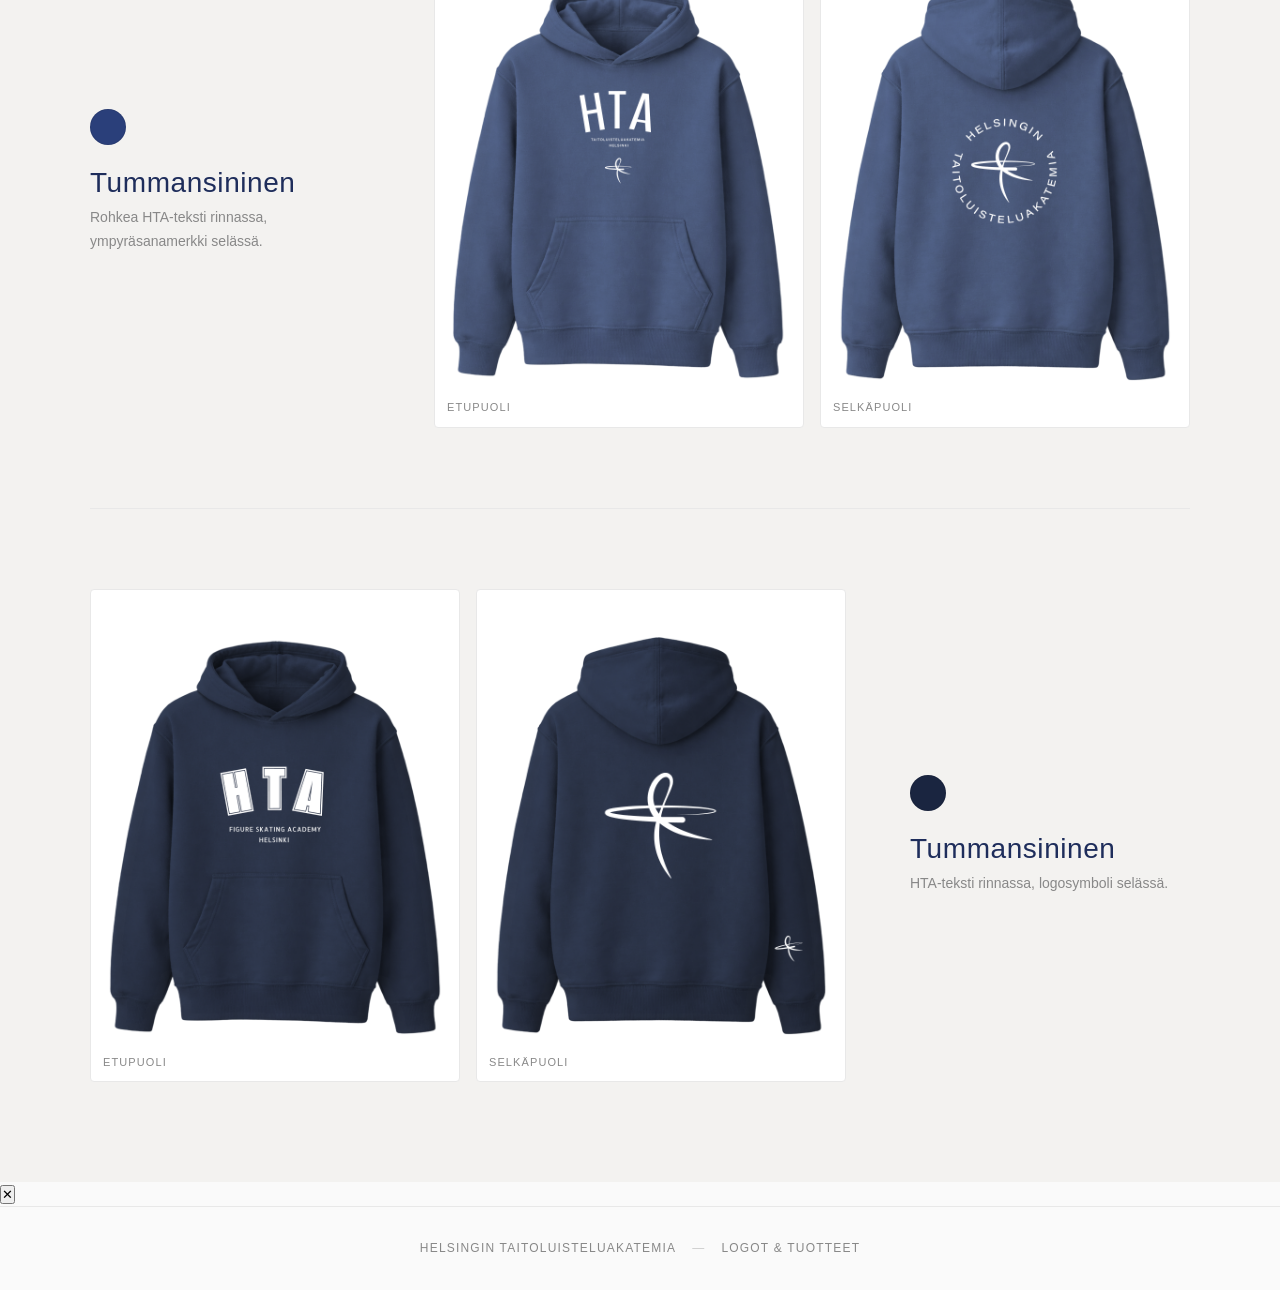
==== commit 89a784f6: "Add files via upload Light box to main page" ====
--- a/index.html
+++ b/index.html
@@ -3,7 +3,7 @@
 <head>
   <meta charset="UTF-8" />
   <meta name="viewport" content="width=device-width, initial-scale=1.0" />
-  <title>HTA — Helsingin Taitoluisteluakatemia</title>
+  <title>Logo & Merchandise</title>
   <link rel="stylesheet" href="css/style.css" />
 </head>
 <body>
@@ -140,7 +140,7 @@
         <span class="product__color-dot" style="background:#c0b4d8;"></span>
         <div>
           <h3 class="product__name" data-i18n="product.lilac.name">Lila</h3>
-          <p class="product__desc" data-i18n="product.lilac.desc">Ympyämerkki rinnassa, ylisuurennettu tunnus selässä.</p>
+          <p class="product__desc" data-i18n="product.lilac.desc">Merkki rinnassa, suuri tunnus selässä.</p>
         </div>
       </div>
       <div class="product__images">
@@ -181,8 +181,8 @@
       <div class="product__info">
         <span class="product__color-dot" style="background:#2a3f7a;"></span>
         <div>
-          <h3 class="product__name" data-i18n="product.navy.name">Tummansininen</h3>
-          <p class="product__desc" data-i18n="product.navy.desc">Rohkea HTA-teksti rinnassa, ympyräsanamerkki selässä.</p>
+          <h3 class="product__name" data-i18n="product.navy.name">Sininen</h3>
+          <p class="product__desc" data-i18n="product.navy.desc">HTA-teksti rinnassa, ympyräsanamerkki selässä.</p>
         </div>
       </div>
       <div class="product__images">
@@ -229,6 +229,12 @@
     <div class="contact-block">
     </div>
   </section>
+
+  <!-- LIGHTBOX -->
+  <div id="lightbox" role="dialog" aria-modal="true">
+    <button class="lightbox-close" id="lightbox-close" aria-label="Sulje">&#x2715;</button>
+    <img id="lightbox-img" src="" alt="" />
+  </div>
 
   <!-- FOOTER -->
   <footer class="footer">
@@ -267,5 +273,40 @@
       });
     })();
   </script>
+
+  <!-- Lightbox -->
+  <script>
+    (function () {
+      const lightbox = document.getElementById('lightbox');
+      const lightboxImg = document.getElementById('lightbox-img');
+
+      function openLightbox(src, alt) {
+        lightboxImg.src = src;
+        lightboxImg.alt = alt;
+        lightbox.classList.add('open');
+        document.body.style.overflow = 'hidden';
+      }
+
+      function closeLightbox() {
+        lightbox.classList.remove('open');
+        document.body.style.overflow = '';
+      }
+
+      document.getElementById('merchandise').addEventListener('click', function (e) {
+        const wrap = e.target.closest('.product__image-wrap');
+        if (!wrap) return;
+        const img = wrap.querySelector('img');
+        if (img) openLightbox(img.src, img.alt);
+      });
+
+      document.getElementById('lightbox-close').addEventListener('click', closeLightbox);
+      lightbox.addEventListener('click', function (e) {
+        if (e.target === lightbox) closeLightbox();
+      });
+      document.addEventListener('keydown', function (e) {
+        if (e.key === 'Escape') closeLightbox();
+      });
+    })();
+  </script>
 </body>
 </html>
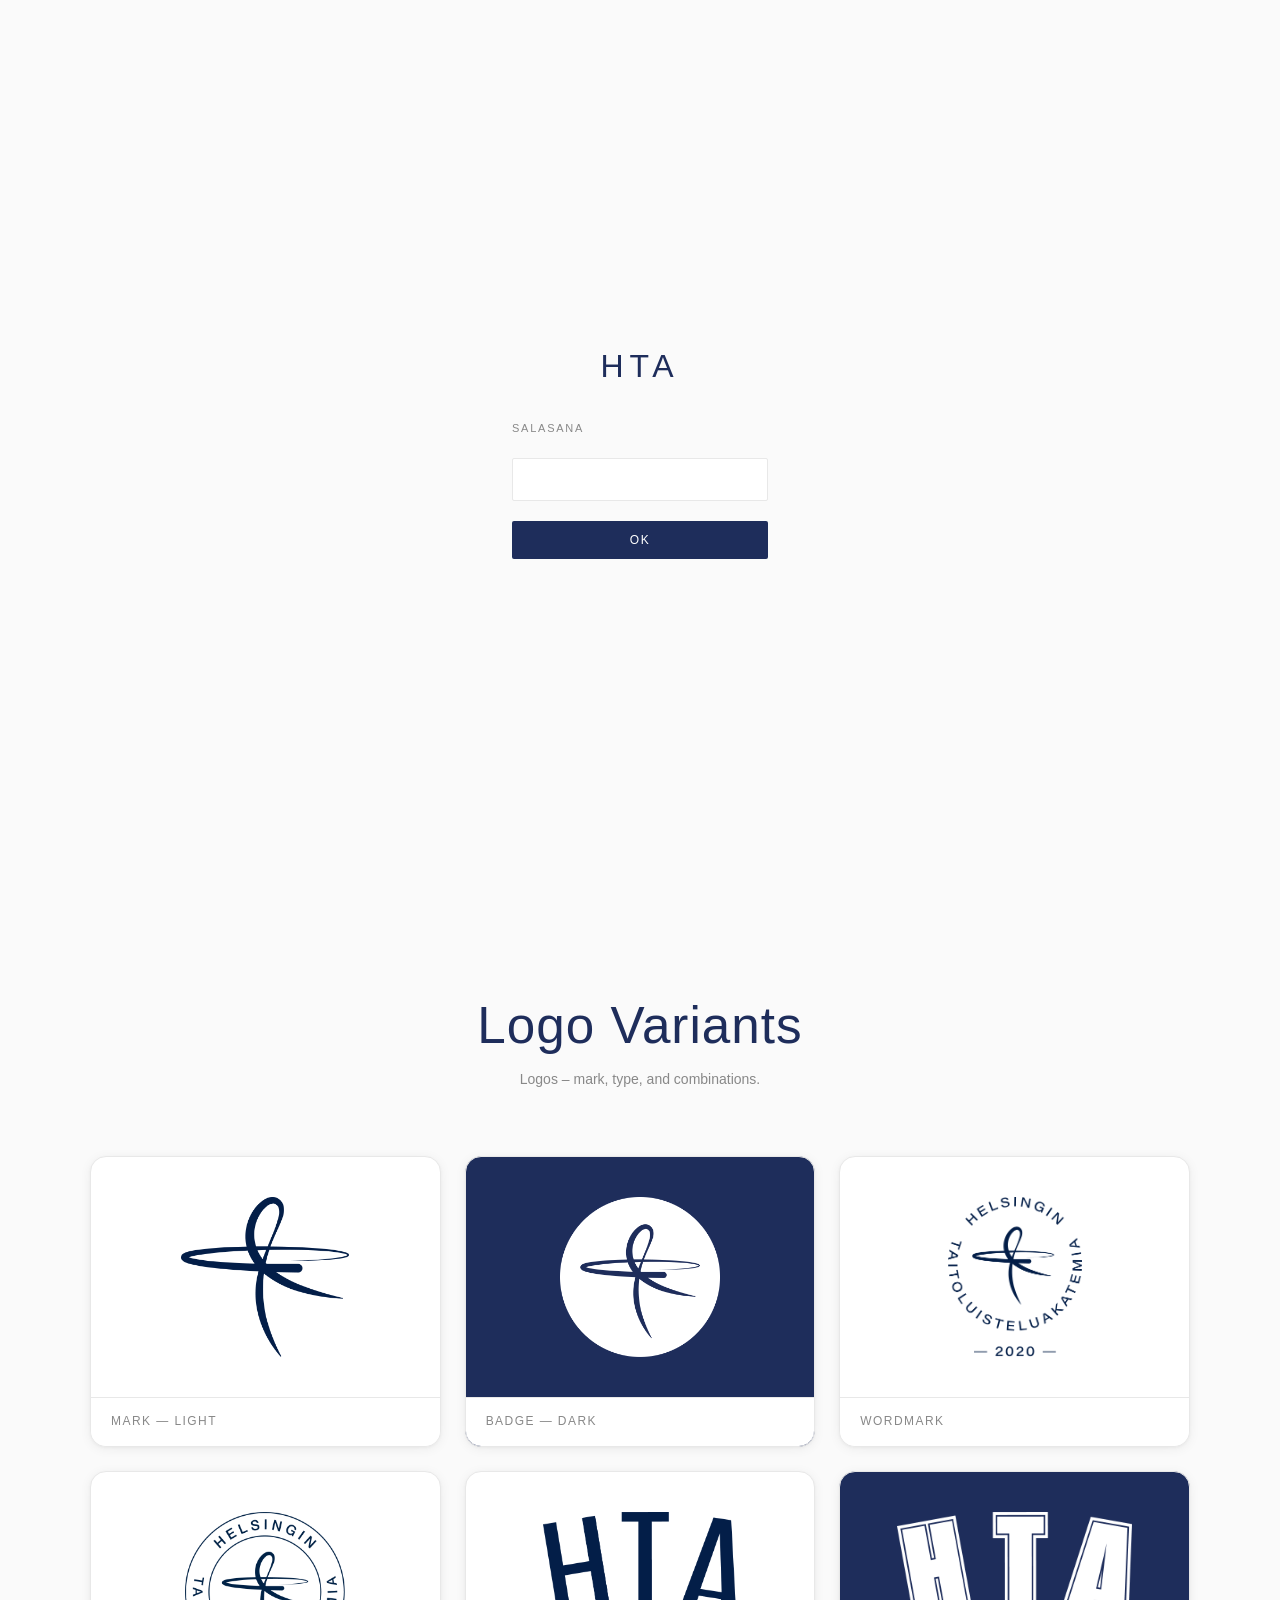
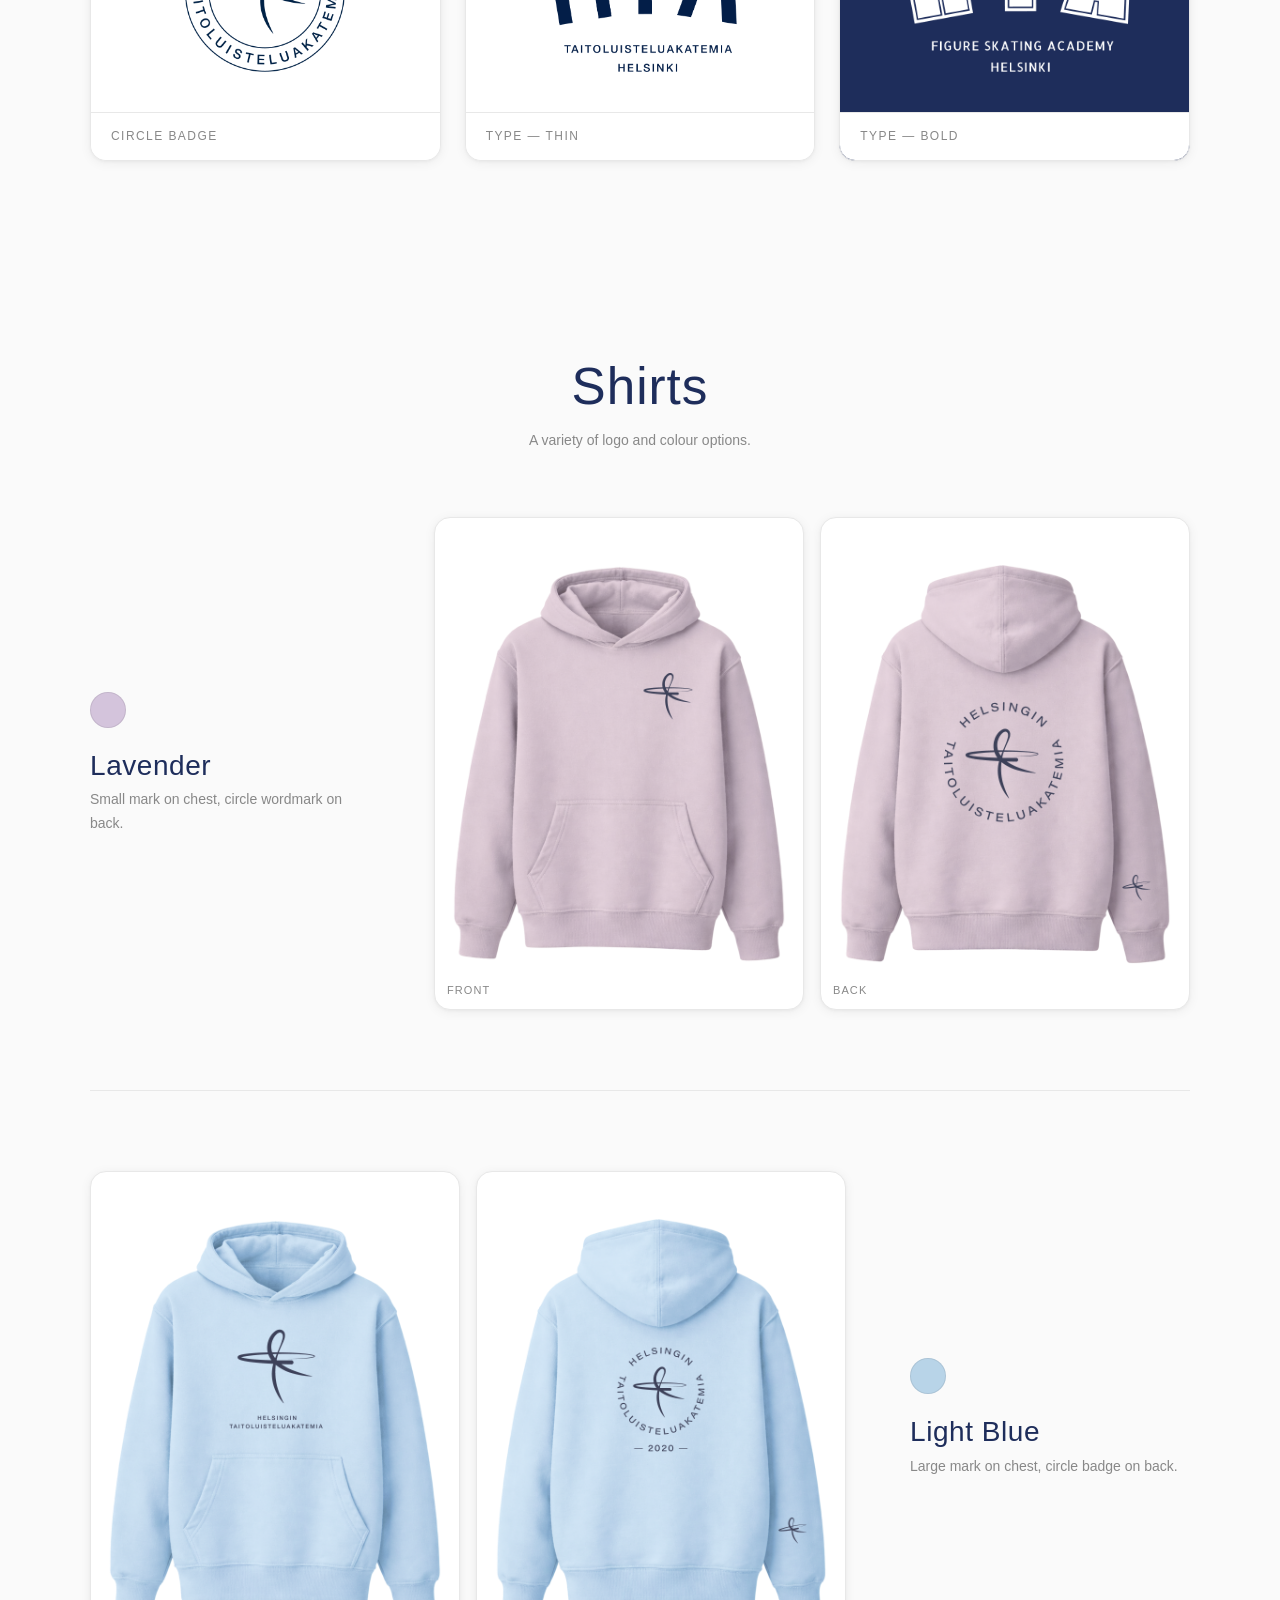
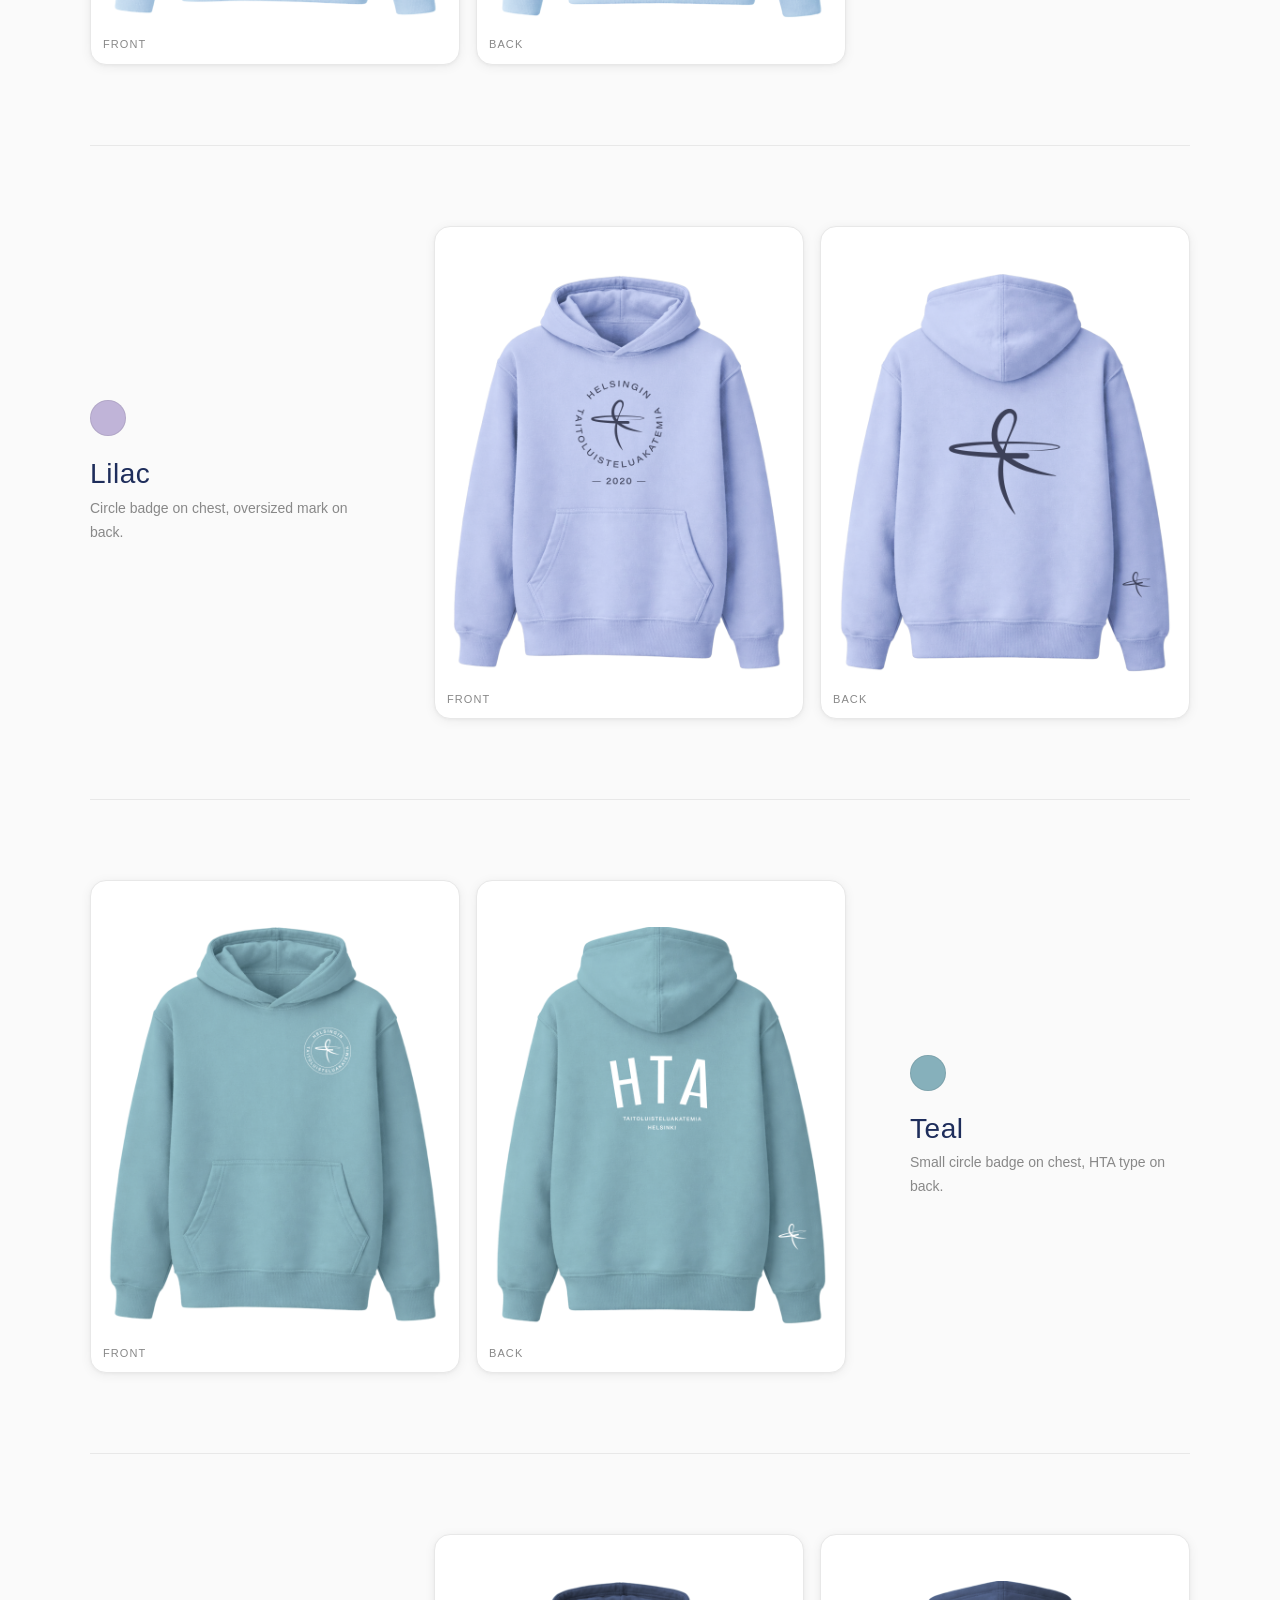
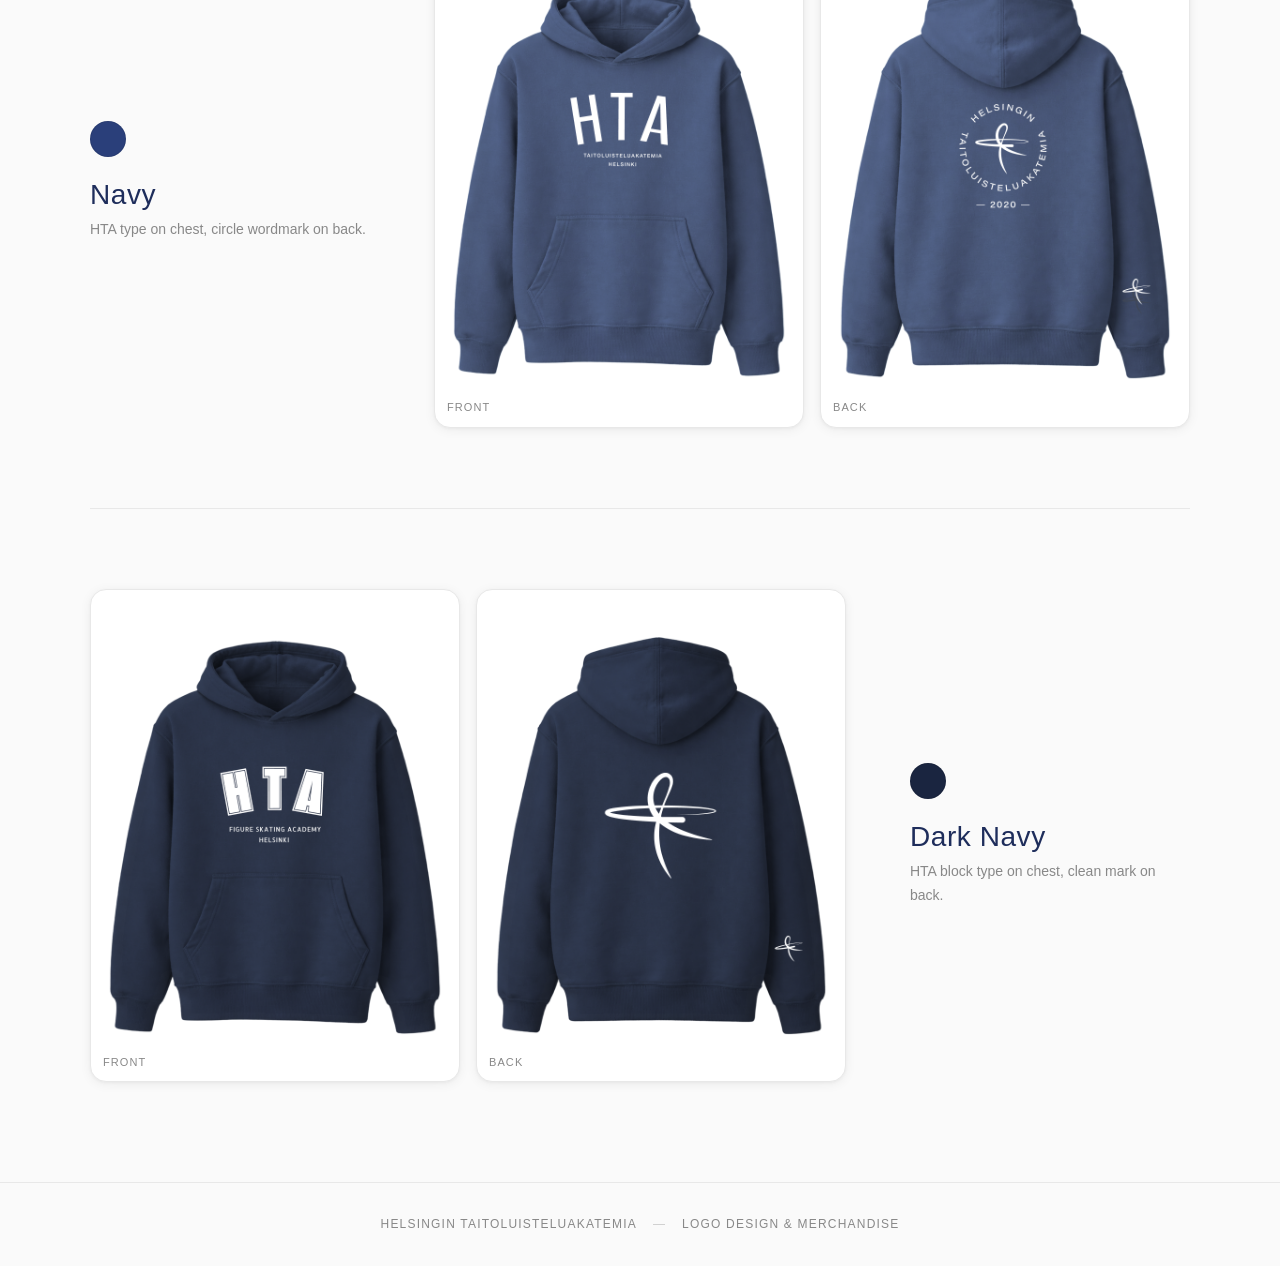
==== commit 2c2af7c8: "Add files via upload html update" ====
--- a/index.html
+++ b/index.html
@@ -26,8 +26,8 @@
       <li><a href="showcase.html" data-i18n="nav.showcase">Paidat</a></li>
     </ul>
     <div class="lang-switcher">
-<button class="lang-btn" data-lang="fi">FI</button>
       <button class="lang-btn" data-lang="en">EN</button>
+      <button class="lang-btn" data-lang="fi">FI</button>
       <button class="lang-btn" data-lang="sv">SV</button>
     </div>
   </nav>
@@ -158,7 +158,7 @@
     <!-- Teal -->
     <div class="product product--reverse">
       <div class="product__info">
-        <span class="product__color-dot" style="background:#5b9e9e;"></span>
+        <span class="product__color-dot" style="background:#86B0BB;"></span>
         <div>
           <h3 class="product__name" data-i18n="product.teal.name">Sinivihreä</h3>
           <p class="product__desc" data-i18n="product.teal.desc">Pieni ympyrämerkki rinnassa, täysi sanamerkki selässä.</p>
--- a/css/style.css
+++ b/css/style.css
@@ -260,7 +260,7 @@
 }
 
 .section--alt {
-  background: var(--color-bg-alt);
+  */ background: var(--color-bg-alt);*/ 
 }
 
 .section-header {
@@ -298,9 +298,10 @@
 }
 
 .logo-card {
-  border-radius: 4px;
+  border-radius: 16px;
   overflow: hidden;
   border: 1px solid var(--color-border);
+  box-shadow: 0 2px 12px rgba(0,0,0,0.06), 0 1px 3px rgba(0,0,0,0.04);
 }
 
 .logo-card--light {
@@ -401,12 +402,13 @@
   position: relative;
   background: #ffffff;
   border: 1px solid var(--color-border);
-  border-radius: 4px;
+  border-radius: 16px;
   overflow: hidden;
   aspect-ratio: 3/4;
   display: flex;
   align-items: center;
   justify-content: center;
+  box-shadow: 0 2px 12px rgba(0,0,0,0.06), 0 1px 3px rgba(0,0,0,0.04);
 }
 
 .product__image-wrap img {
@@ -466,6 +468,54 @@
   opacity: 0.4;
 }
 
+/* ---- LIGHTBOX ---- */
+
+#lightbox {
+  position: fixed;
+  inset: 0;
+  z-index: 500;
+  background: rgba(10, 10, 10, 0.96);
+  display: flex;
+  align-items: center;
+  justify-content: center;
+  opacity: 0;
+  pointer-events: none;
+  transition: opacity 0.25s ease;
+}
+
+#lightbox.open {
+  opacity: 1;
+  pointer-events: all;
+}
+
+#lightbox img {
+  max-width: min(80vw, 560px);
+  max-height: 85vh;
+  object-fit: contain;
+}
+
+.lightbox-close {
+  position: absolute;
+  top: 20px;
+  right: 24px;
+  background: none;
+  border: none;
+  color: rgba(255,255,255,0.7);
+  font-size: 28px;
+  line-height: 1;
+  cursor: pointer;
+  padding: 4px 8px;
+  transition: color 0.15s;
+}
+
+.lightbox-close:hover {
+  color: #fff;
+}
+
+.product__image-wrap {
+  cursor: zoom-in;
+}
+
 /* ---- RESPONSIVE ---- */
 
 @media (max-width: 768px) {
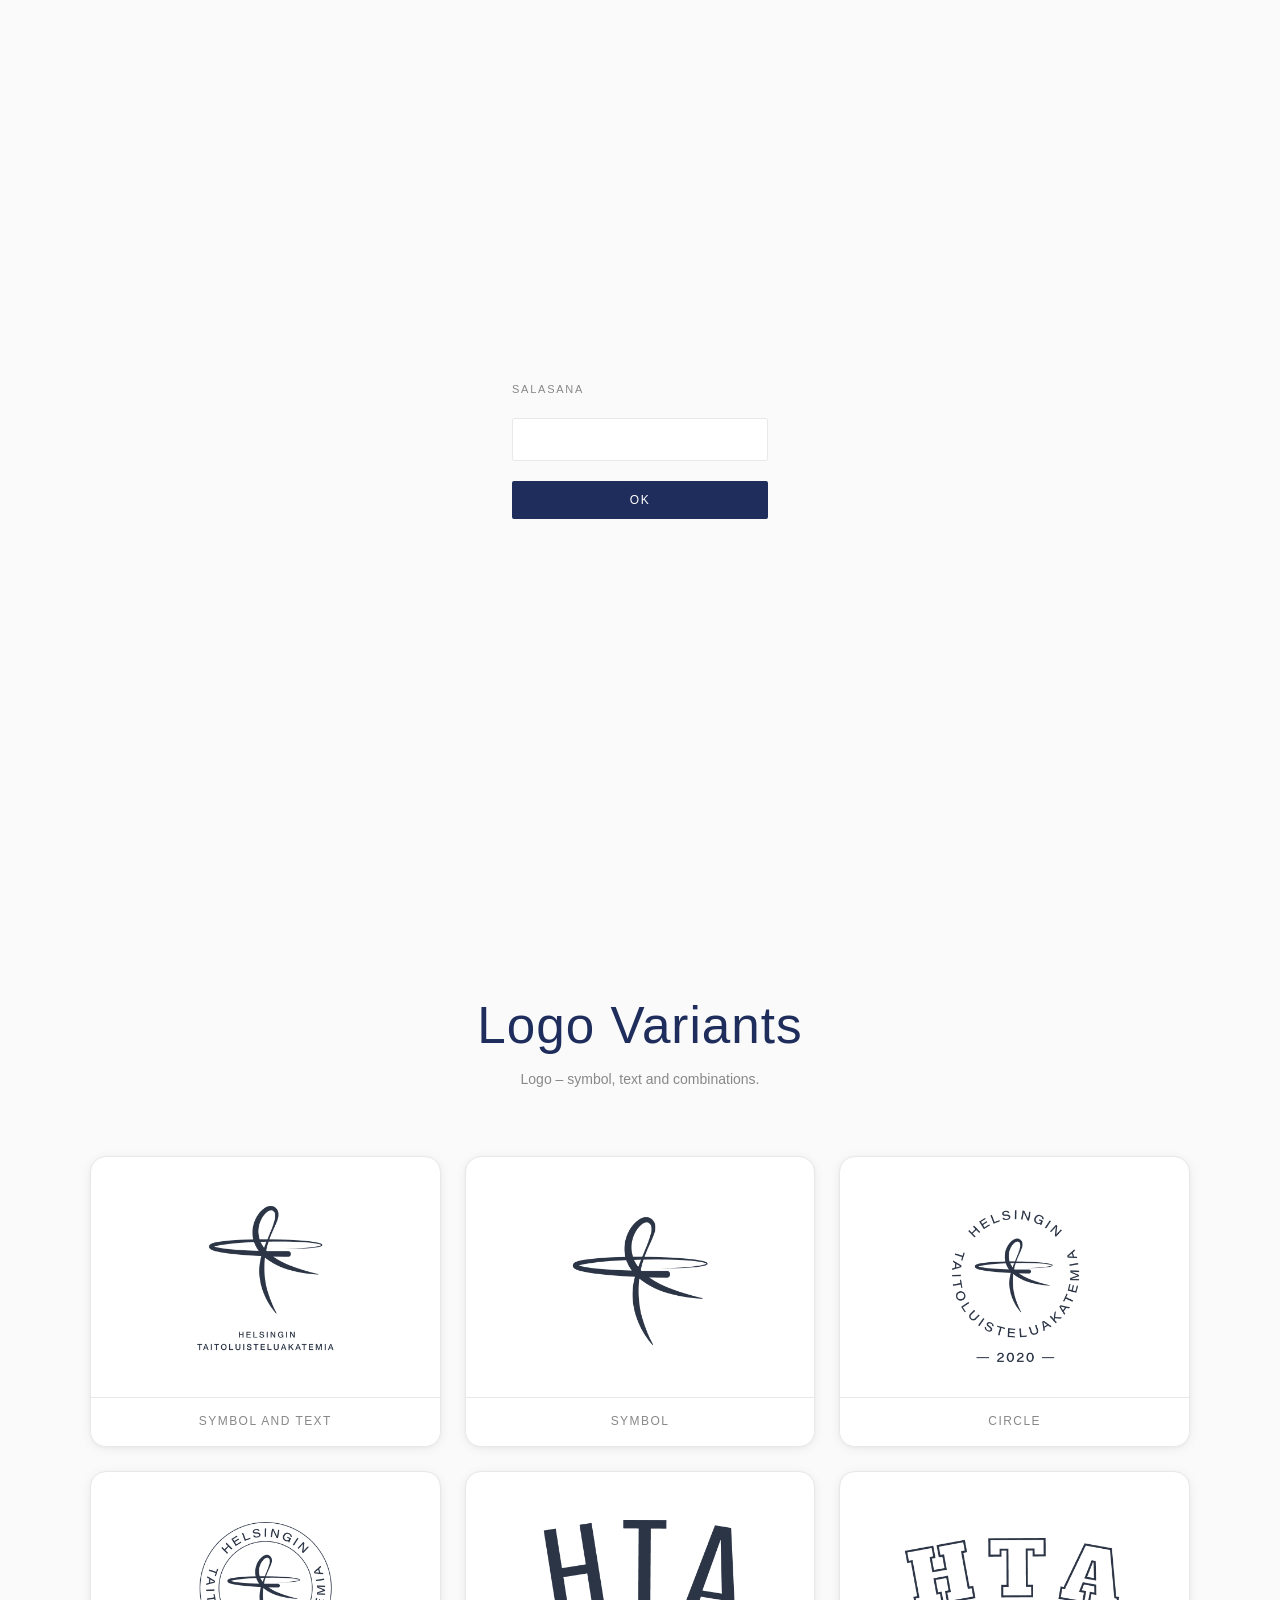
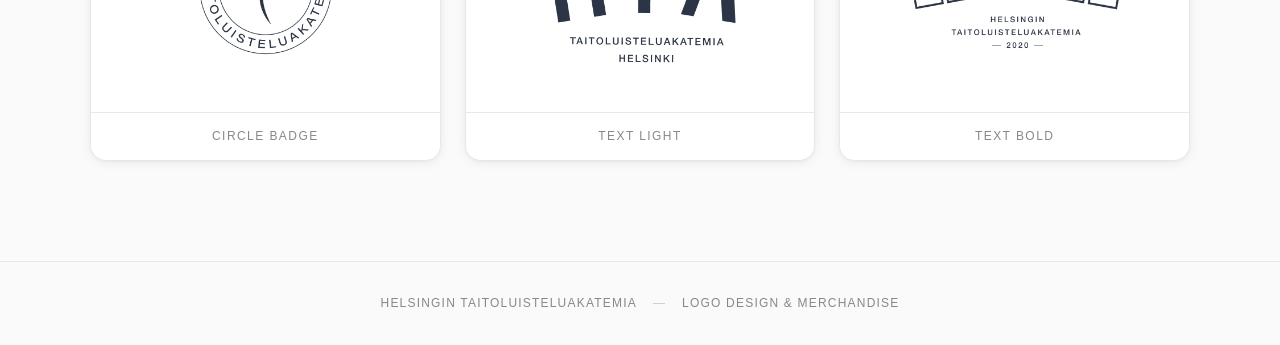
==== commit 7d14c41e: "Add files via upload Html update" ====
--- a/index.html
+++ b/index.html
@@ -11,7 +11,6 @@
   <!-- LOGIN OVERLAY -->
   <div id="login-overlay" style="display:none;">
     <div class="login-card">
-      <span class="login-brand">HTA</span>
       <p class="login-label">Salasana</p>
       <input id="login-pw" class="login-input" type="password" autocomplete="current-password" autofocus />
       <button id="login-btn" class="login-btn">OK</button>
@@ -20,7 +19,7 @@
 
   <!-- NAV -->
   <nav class="nav">
-    <span class="nav-brand">HTA</span>
+    <a href="index.html" class="nav-brand">HTA</a>
     <ul class="nav-links">
       <li><a href="#logos" data-i18n="nav.logos">Logot</a></li>
       <li><a href="showcase.html" data-i18n="nav.showcase">Paidat</a></li>
@@ -46,39 +45,39 @@
       <p class="section-desc" data-i18n="logos.desc">Logot – tunnus, teksti ja yhdistelmät.</p>
     </div>
     <div class="logos-grid">
-      <div class="logo-card logo-card--light">
-        <div class="logo-card__image">
-          <img src="images/logos/logo-line.png" alt="HTA line logo" />
+      <div class="logo-card logo-card--light" data-lightbox-src="images/logos/logo-v0-large.png">
+        <div class="logo-card__image">
+          <img src="images/logos/logo-v0.png" alt="HTA line logo" />
         </div>
         <p class="logo-card__label" data-i18n="logos.label1">Tunnus — Vaalea</p>
       </div>
-      <div class="logo-card logo-card--dark">
-        <div class="logo-card__image">
-          <img src="images/logos/logo-circle-dark.png" alt="HTA circle logo dark" />
+      <div class="logo-card logo-card--light" data-lightbox-src="images/logos/logo-v1-large.png">
+        <div class="logo-card__image">
+          <img src="images/logos/logo-v1.png" alt="HTA circle logo dark" />
         </div>
         <p class="logo-card__label" data-i18n="logos.label2">Merkki — Tumma</p>
       </div>
-      <div class="logo-card logo-card--light">
-        <div class="logo-card__image">
-          <img src="images/logos/logo-wordmark.png" alt="HTA wordmark" />
+      <div class="logo-card logo-card--light" data-lightbox-src="images/logos/logo-v2-large.png">
+        <div class="logo-card__image">
+          <img src="images/logos/logo-v2.png" alt="HTA wordmark" />
         </div>
         <p class="logo-card__label" data-i18n="logos.label3">Sanamerkki</p>
       </div>
-      <div class="logo-card logo-card--light">
-        <div class="logo-card__image">
-          <img src="images/logos/logo-circle-text.png" alt="HTA circle text logo" />
+      <div class="logo-card logo-card--light" data-lightbox-src="images/logos/logo-v3-large.png">
+        <div class="logo-card__image">
+          <img src="images/logos/logo-v3.png" alt="HTA circle text logo" />
         </div>
         <p class="logo-card__label" data-i18n="logos.label4">Ympyrälogo</p>
       </div>
-      <div class="logo-card logo-card--light">
-        <div class="logo-card__image">
-          <img src="images/logos/logo-text-thin.png" alt="HTA text thin" />
+      <div class="logo-card logo-card--light" data-lightbox-src="images/logos/logo-v5-large.png">
+        <div class="logo-card__image">
+          <img src="images/logos/logo-v5.png" alt="HTA text thin" />
         </div>
         <p class="logo-card__label" data-i18n="logos.label5">Teksti — Ohut</p>
       </div>
-      <div class="logo-card logo-card--dark">
-        <div class="logo-card__image">
-          <img src="images/logos/logo-text-bold.png" alt="HTA text bold" />
+      <div class="logo-card logo-card--light" data-lightbox-src="images/logos/logo-v6-large.png">
+        <div class="logo-card__image">
+          <img src="images/logos/logo-v6.png" alt="HTA text bold" />
         </div>
         <p class="logo-card__label" data-i18n="logos.label6">Teksti — Lihavoitu</p>
       </div>
@@ -86,7 +85,7 @@
   </section>
 
   <!-- MERCHANDISE -->
-  <section class="section section--alt" id="merchandise">
+  <section class="section section--alt" id="merchandise" hidden>
     <div class="section-header">
       <h2 class="section-title" data-i18n="merch.title">Tuotteet</h2>
       <p class="section-desc" data-i18n="merch.desc">Logoperhe sovellettuna huppukokoelmaan eri väreissä.</p>
@@ -95,7 +94,7 @@
     <!-- Lavender -->
     <div class="product">
       <div class="product__info">
-        <span class="product__color-dot" style="background:#d4c4dc;"></span>
+        <span class="product__color-dot" style="background:#DAC6D7;"></span>
         <div>
           <h3 class="product__name" data-i18n="product.lavender.name">Laventeli</h3>
           <p class="product__desc" data-i18n="product.lavender.desc">Pieni tunnus rinnassa, ympyrämerkki selässä.</p>
@@ -116,7 +115,7 @@
     <!-- Light Blue -->
     <div class="product product--reverse">
       <div class="product__info">
-        <span class="product__color-dot" style="background:#b8d4e8;"></span>
+        <span class="product__color-dot" style="background:#C4DAEE;"></span>
         <div>
           <h3 class="product__name" data-i18n="product.blue.name">Vaaleansininen</h3>
           <p class="product__desc" data-i18n="product.blue.desc">Iso tunnus rinnassa, ympyrämerkki selässä.</p>
@@ -137,7 +136,7 @@
     <!-- Lilac -->
     <div class="product">
       <div class="product__info">
-        <span class="product__color-dot" style="background:#c0b4d8;"></span>
+        <span class="product__color-dot" style="background:#AFB6D9;"></span>
         <div>
           <h3 class="product__name" data-i18n="product.lilac.name">Lila</h3>
           <p class="product__desc" data-i18n="product.lilac.desc">Merkki rinnassa, suuri tunnus selässä.</p>
@@ -158,7 +157,7 @@
     <!-- Teal -->
     <div class="product product--reverse">
       <div class="product__info">
-        <span class="product__color-dot" style="background:#86B0BB;"></span>
+        <span class="product__color-dot" style="background:#80AEBC;"></span>
         <div>
           <h3 class="product__name" data-i18n="product.teal.name">Sinivihreä</h3>
           <p class="product__desc" data-i18n="product.teal.desc">Pieni ympyrämerkki rinnassa, täysi sanamerkki selässä.</p>
@@ -179,7 +178,7 @@
     <!-- Navy HTA -->
     <div class="product">
       <div class="product__info">
-        <span class="product__color-dot" style="background:#2a3f7a;"></span>
+        <span class="product__color-dot" style="background:#4D5F86;"></span>
         <div>
           <h3 class="product__name" data-i18n="product.navy.name">Sininen</h3>
           <p class="product__desc" data-i18n="product.navy.desc">HTA-teksti rinnassa, ympyräsanamerkki selässä.</p>
@@ -200,7 +199,7 @@
     <!-- Dark Navy HTA -->
     <div class="product product--reverse">
       <div class="product__info">
-        <span class="product__color-dot" style="background:#1a2540;"></span>
+        <span class="product__color-dot" style="background:#2C3546;"></span>
         <div>
           <h3 class="product__name" data-i18n="product.darknavy.name">Tummansininen</h3>
           <p class="product__desc" data-i18n="product.darknavy.desc">HTA-teksti rinnassa, logosymboli selässä.</p>
@@ -280,9 +279,10 @@
       const lightbox = document.getElementById('lightbox');
       const lightboxImg = document.getElementById('lightbox-img');
 
-      function openLightbox(src, alt) {
+      function openLightbox(src, alt, light) {
         lightboxImg.src = src;
         lightboxImg.alt = alt;
+        lightbox.classList.toggle('lightbox--light', !!light);
         lightbox.classList.add('open');
         document.body.style.overflow = 'hidden';
       }
@@ -296,7 +296,14 @@
         const wrap = e.target.closest('.product__image-wrap');
         if (!wrap) return;
         const img = wrap.querySelector('img');
-        if (img) openLightbox(img.src, img.alt);
+        if (img) openLightbox(img.src, img.alt, false);
+      });
+
+      document.querySelector('.logos-grid').addEventListener('click', function (e) {
+        const card = e.target.closest('.logo-card');
+        if (!card) return;
+        const img = card.querySelector('img');
+        if (img) openLightbox(card.dataset.lightboxSrc || img.src, img.alt, true);
       });
 
       document.getElementById('lightbox-close').addEventListener('click', closeLightbox);
--- a/css/style.css
+++ b/css/style.css
@@ -178,6 +178,7 @@
   font-weight: 500;
   letter-spacing: 0.12em;
   color: var(--color-navy);
+  text-decoration: none;
 }
 
 .nav-links {
@@ -302,6 +303,7 @@
   overflow: hidden;
   border: 1px solid var(--color-border);
   box-shadow: 0 2px 12px rgba(0,0,0,0.06), 0 1px 3px rgba(0,0,0,0.04);
+  cursor: zoom-in;
 }
 
 .logo-card--light {
@@ -317,7 +319,7 @@
   align-items: center;
   justify-content: center;
   height: 240px;
-  padding: 40px;
+  padding: 0px;
 }
 
 .logo-card__image img {
@@ -331,6 +333,7 @@
   font-size: 12px;
   letter-spacing: 0.12em;
   text-transform: uppercase;
+  text-align: center;
   color: var(--color-muted);
   border-top: 1px solid var(--color-border);
   background: #ffffff;
@@ -415,7 +418,7 @@
   width: 100%;
   height: 100%;
   object-fit: contain;
-  padding: 16px;
+  padding: 24px;
   transition: transform 0.4s ease;
 }
 
@@ -486,6 +489,14 @@
 #lightbox.open {
   opacity: 1;
   pointer-events: all;
+}
+
+#lightbox.lightbox--light {
+  background: rgba(255, 255, 255, 0.98);
+}
+
+#lightbox.lightbox--light .lightbox-close {
+  color: var(--color-navy);
 }
 
 #lightbox img {
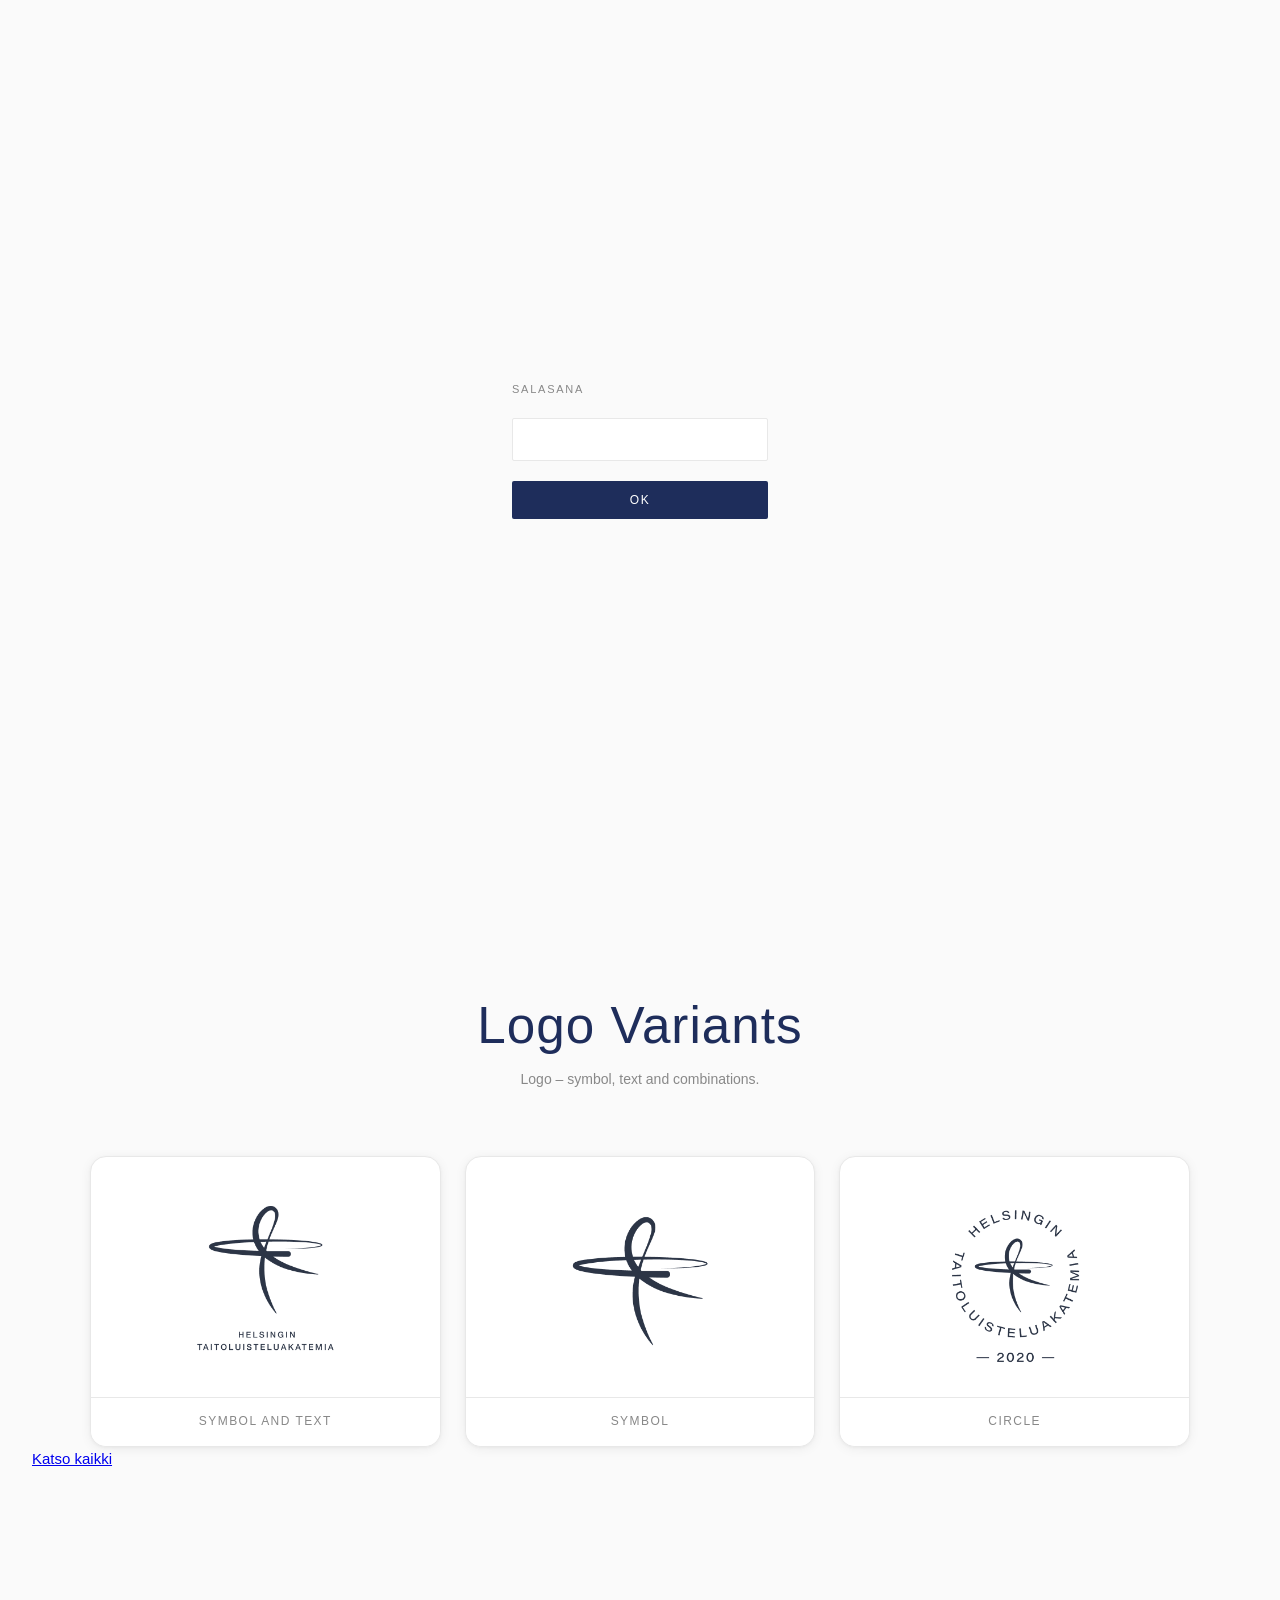
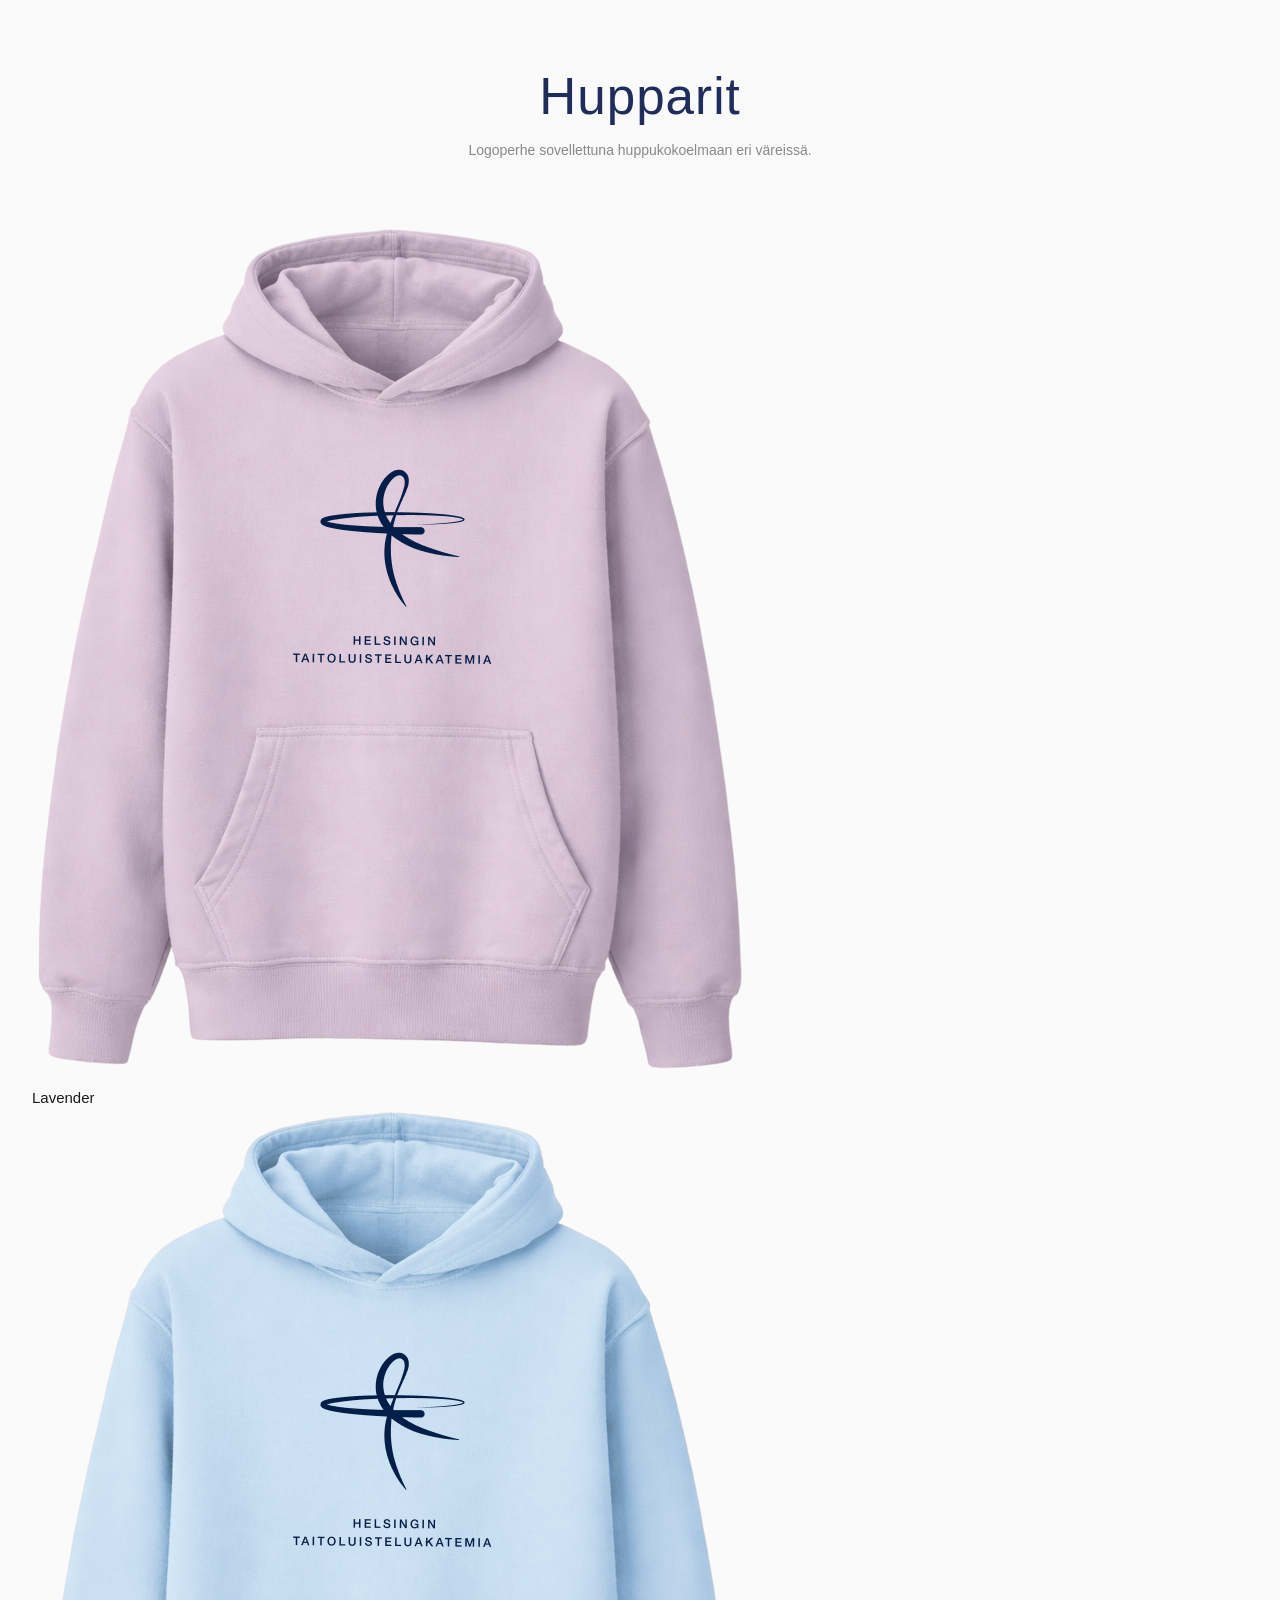
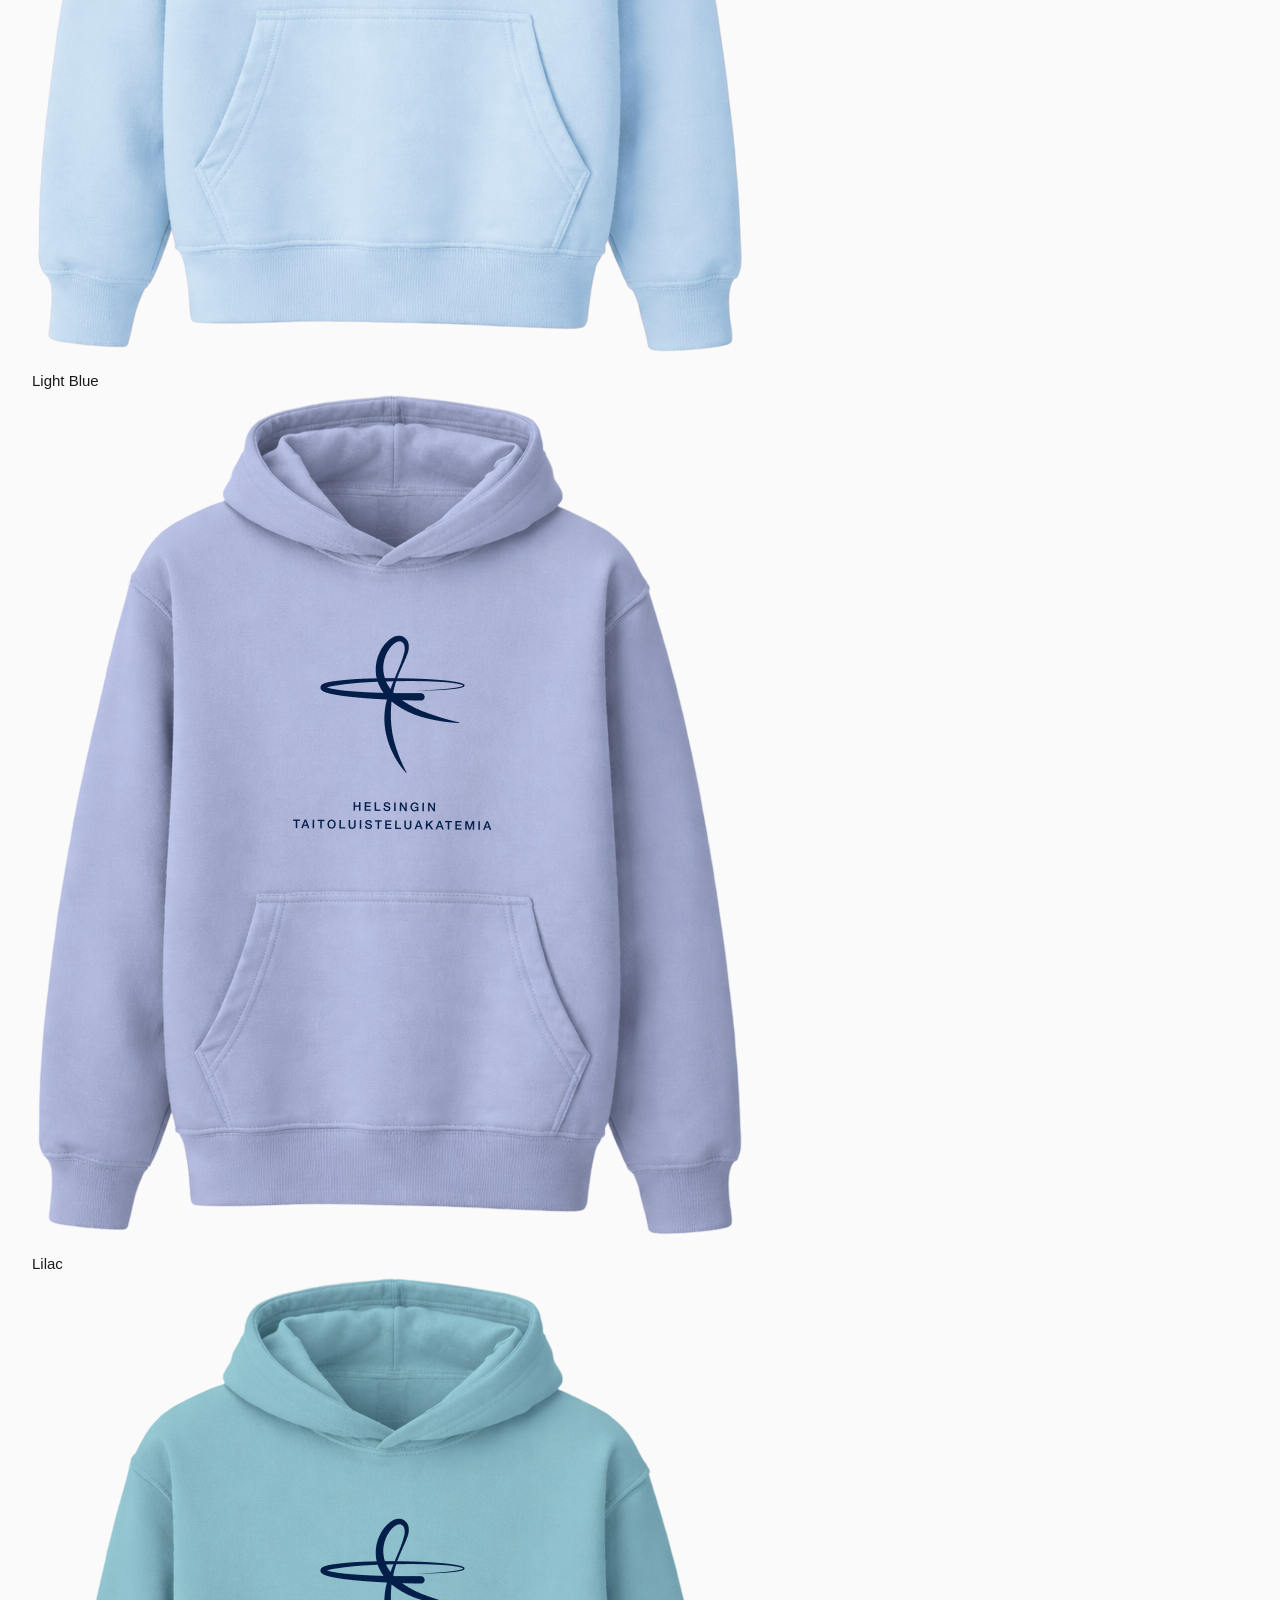
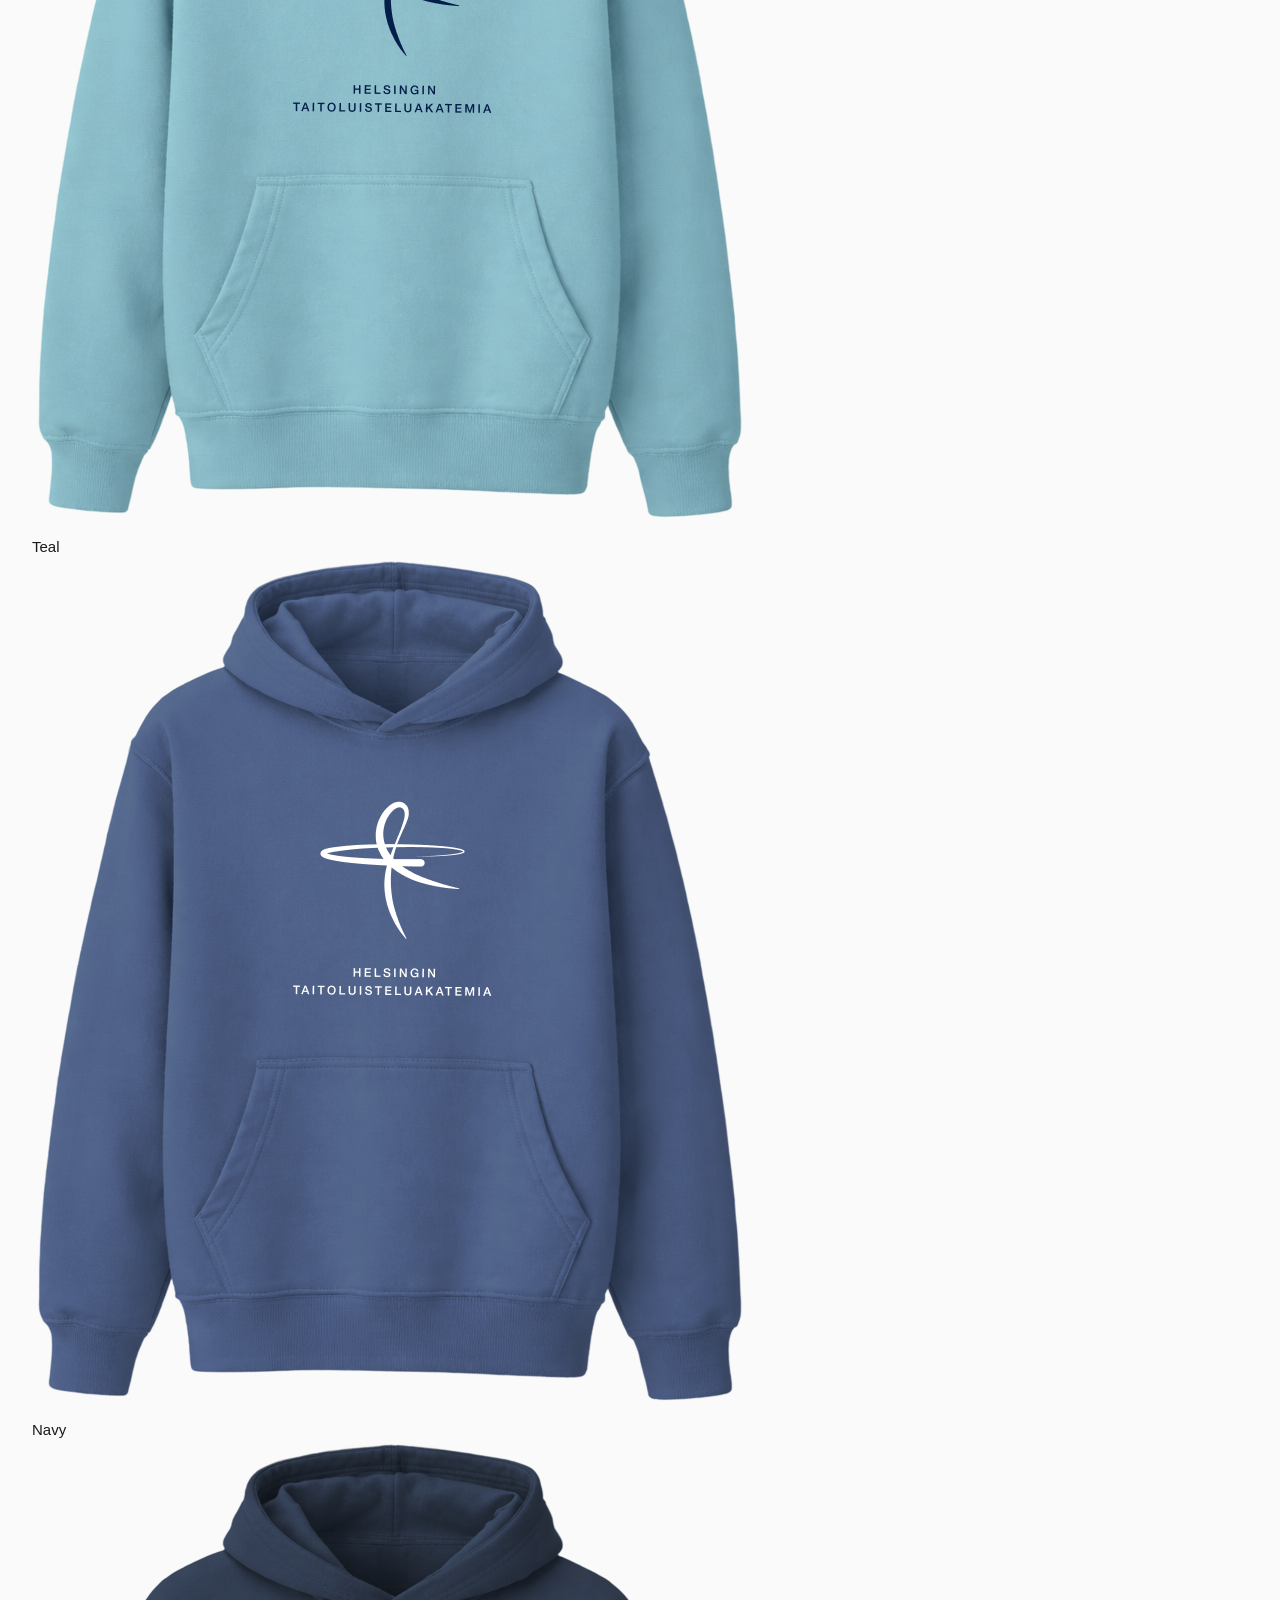
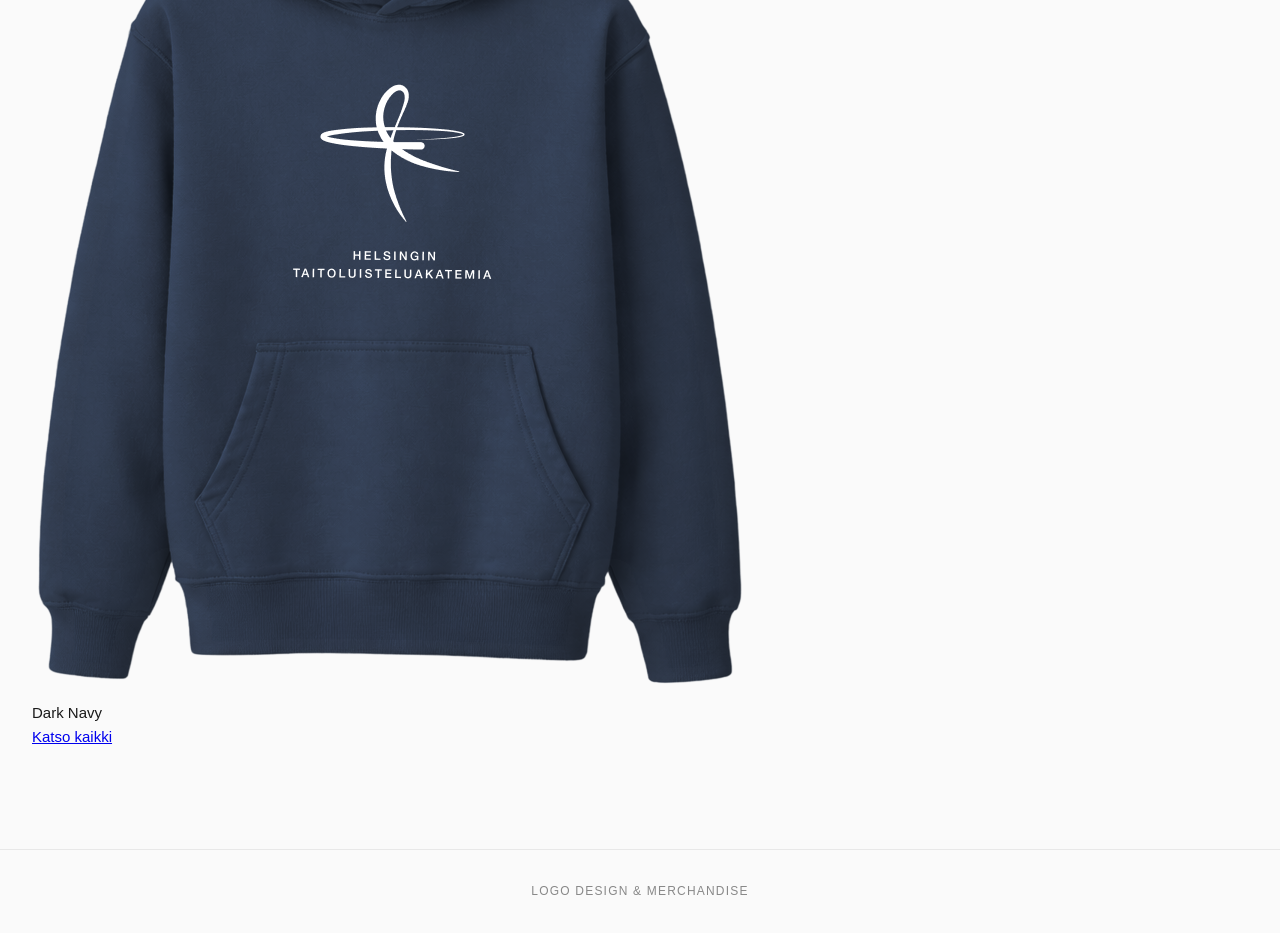
==== commit 285a5bc2: "Add files via upload Update html" ====
--- a/index.html
+++ b/index.html
@@ -21,7 +21,7 @@
   <nav class="nav">
     <a href="index.html" class="nav-brand">HTA</a>
     <ul class="nav-links">
-      <li><a href="#logos" data-i18n="nav.logos">Logot</a></li>
+      <li><a href="logos.html" data-i18n="nav.logos">Logot</a></li>
       <li><a href="showcase.html" data-i18n="nav.showcase">Paidat</a></li>
     </ul>
     <div class="lang-switcher">
@@ -63,24 +63,46 @@
         </div>
         <p class="logo-card__label" data-i18n="logos.label3">Sanamerkki</p>
       </div>
-      <div class="logo-card logo-card--light" data-lightbox-src="images/logos/logo-v3-large.png">
-        <div class="logo-card__image">
-          <img src="images/logos/logo-v3.png" alt="HTA circle text logo" />
-        </div>
-        <p class="logo-card__label" data-i18n="logos.label4">Ympyrälogo</p>
-      </div>
-      <div class="logo-card logo-card--light" data-lightbox-src="images/logos/logo-v5-large.png">
-        <div class="logo-card__image">
-          <img src="images/logos/logo-v5.png" alt="HTA text thin" />
-        </div>
-        <p class="logo-card__label" data-i18n="logos.label5">Teksti — Ohut</p>
-      </div>
-      <div class="logo-card logo-card--light" data-lightbox-src="images/logos/logo-v6-large.png">
-        <div class="logo-card__image">
-          <img src="images/logos/logo-v6.png" alt="HTA text bold" />
-        </div>
-        <p class="logo-card__label" data-i18n="logos.label6">Teksti — Lihavoitu</p>
-      </div>
+    </div>
+    <div class="hoodies-more">
+      <a href="logos.html" class="hoodies-more-btn" data-i18n="logos.showMore">Katso kaikki</a>
+    </div>
+  </section>
+
+  <!-- HOODIES -->
+  <section class="section section--alt" id="hoodies">
+    <div class="section-header">
+      <h2 class="section-title" data-i18n="hoodies.title">Hupparit</h2>
+      <p class="section-desc" data-i18n="hoodies.desc">Logoperhe sovellettuna huppukokoelmaan eri väreissä.</p>
+    </div>
+    <div class="hoodies-grid">
+      <div class="hoodie-preview">
+        <img src="images/merchandise/showcase-hoodie-lavender-front.png" alt="Lavender hoodie" />
+        <p class="hoodie-preview__label" data-i18n="product.lavender.name">Laventeli</p>
+      </div>
+      <div class="hoodie-preview">
+        <img src="images/merchandise/showcase-hoodie-blue-front.png" alt="Light blue hoodie" />
+        <p class="hoodie-preview__label" data-i18n="product.blue.name">Vaaleansininen</p>
+      </div>
+      <div class="hoodie-preview">
+        <img src="images/merchandise/showcase-hoodie-lilac-front.png" alt="Lilac hoodie" />
+        <p class="hoodie-preview__label" data-i18n="product.lilac.name">Lila</p>
+      </div>
+      <div class="hoodie-preview">
+        <img src="images/merchandise/showcase-hoodie-teal-front.png" alt="Teal hoodie" />
+        <p class="hoodie-preview__label" data-i18n="product.teal.name">Sinivihreä</p>
+      </div>
+      <div class="hoodie-preview">
+        <img src="images/merchandise/showcase-hoodie-navy-front.png" alt="Navy hoodie" />
+        <p class="hoodie-preview__label" data-i18n="product.navy.name">Sininen</p>
+      </div>
+      <div class="hoodie-preview">
+        <img src="images/merchandise/showcase-hoodie-darknavy-front.png" alt="Dark navy hoodie" />
+        <p class="hoodie-preview__label" data-i18n="product.darknavy.name">Tummansininen</p>
+      </div>
+    </div>
+    <div class="hoodies-more">
+      <a href="showcase.html" class="hoodies-more-btn" data-i18n="hoodies.showMore">Katso kaikki</a>
     </div>
   </section>
 
@@ -237,8 +259,6 @@
 
   <!-- FOOTER -->
   <footer class="footer">
-    <span>Helsingin Taitoluisteluakatemia</span>
-    <span class="footer-sep">—</span>
     <span data-i18n="footer.tagline">Logot &amp; Tuotteet</span>
   </footer>
 
@@ -306,6 +326,13 @@
         if (img) openLightbox(card.dataset.lightboxSrc || img.src, img.alt, true);
       });
 
+      document.querySelector('.hoodies-grid').addEventListener('click', function (e) {
+        const preview = e.target.closest('.hoodie-preview');
+        if (!preview) return;
+        const img = preview.querySelector('img');
+        if (img) openLightbox(img.src, img.alt, false);
+      });
+
       document.getElementById('lightbox-close').addEventListener('click', closeLightbox);
       lightbox.addEventListener('click', function (e) {
         if (e.target === lightbox) closeLightbox();
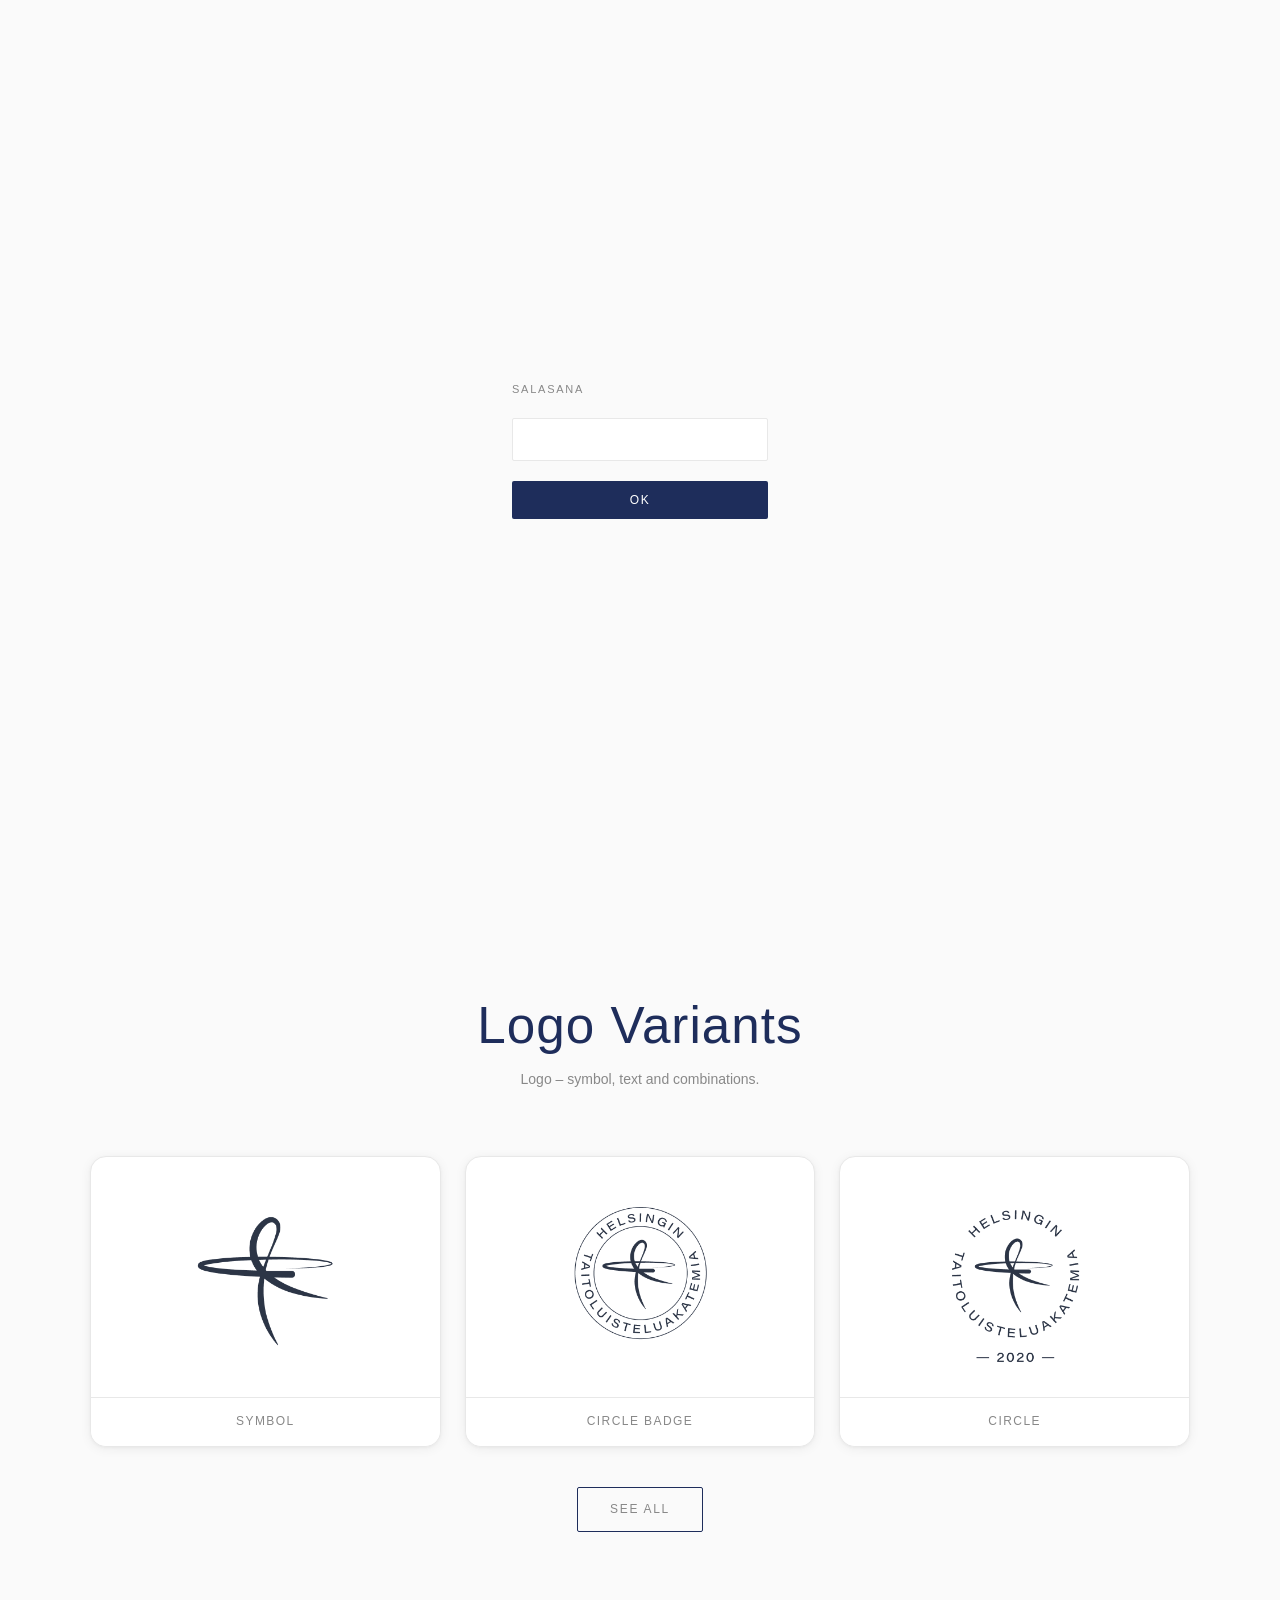
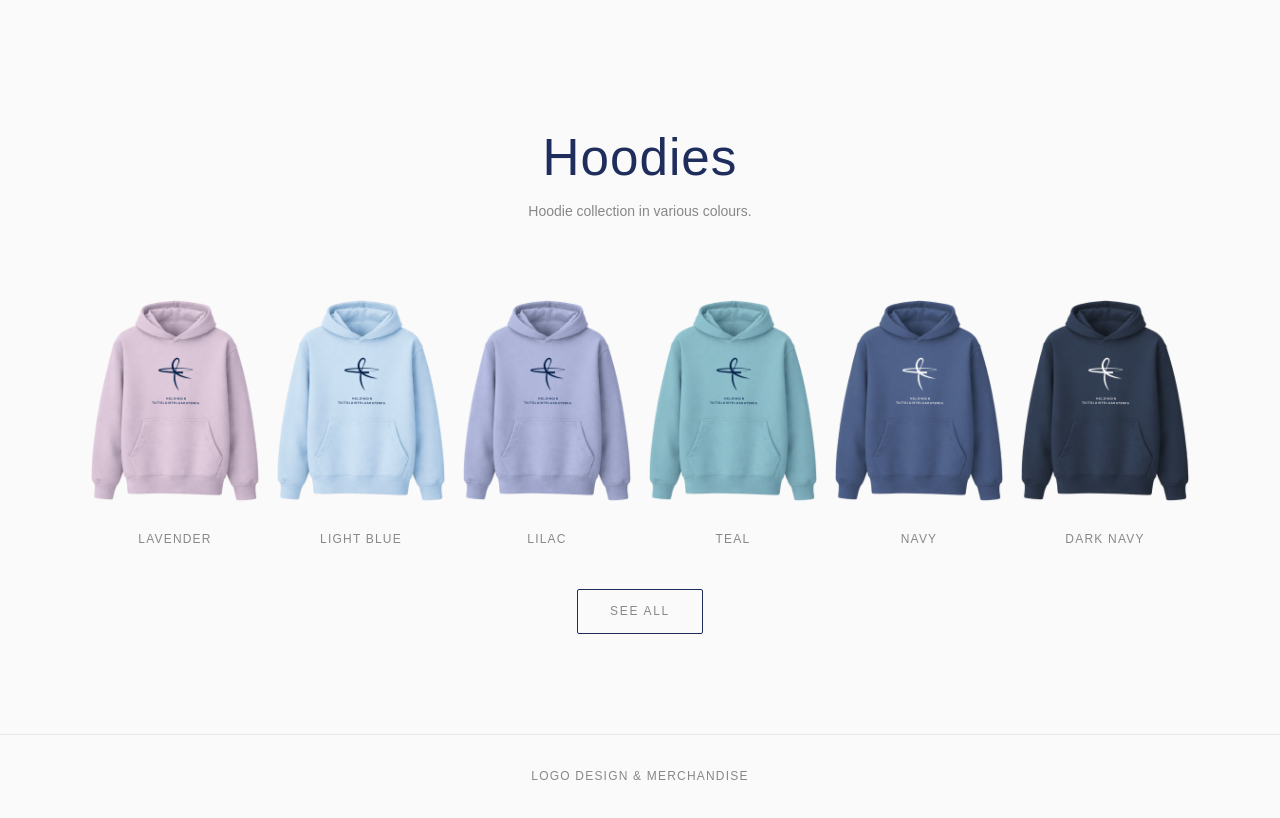
==== commit e48531f9: "html updates" ====
--- a/index.html
+++ b/index.html
@@ -45,17 +45,17 @@
       <p class="section-desc" data-i18n="logos.desc">Logot – tunnus, teksti ja yhdistelmät.</p>
     </div>
     <div class="logos-grid">
-      <div class="logo-card logo-card--light" data-lightbox-src="images/logos/logo-v0-large.png">
-        <div class="logo-card__image">
-          <img src="images/logos/logo-v0.png" alt="HTA line logo" />
-        </div>
-        <p class="logo-card__label" data-i18n="logos.label1">Tunnus — Vaalea</p>
-      </div>
       <div class="logo-card logo-card--light" data-lightbox-src="images/logos/logo-v1-large.png">
         <div class="logo-card__image">
           <img src="images/logos/logo-v1.png" alt="HTA circle logo dark" />
         </div>
         <p class="logo-card__label" data-i18n="logos.label2">Merkki — Tumma</p>
+      </div>
+      <div class="logo-card logo-card--light" data-lightbox-src="images/logos/logo-v3-large.png">
+        <div class="logo-card__image">
+          <img src="images/logos/logo-v3.png" alt="HTA circle text logo" />
+        </div>
+        <p class="logo-card__label" data-i18n="logos.label4">Ympyrälogo</p>
       </div>
       <div class="logo-card logo-card--light" data-lightbox-src="images/logos/logo-v2-large.png">
         <div class="logo-card__image">
--- a/css/style.css
+++ b/css/style.css
@@ -286,6 +286,68 @@
   max-width: 480px;
   margin: 0 auto;
   line-height: 1.8;
+}
+
+/* ---- HOODIES GRID ---- */
+
+.hoodies-grid {
+  display: grid;
+  grid-template-columns: repeat(6, 1fr);
+  gap: 16px;
+  max-width: var(--max-width);
+  margin: 0 auto;
+}
+
+@media (max-width: 900px) {
+  .hoodies-grid {
+    grid-template-columns: repeat(3, 1fr);
+  }
+}
+
+@media (max-width: 500px) {
+  .hoodies-grid {
+    grid-template-columns: repeat(2, 1fr);
+  }
+}
+
+.hoodie-preview img {
+  width: 100%;
+  aspect-ratio: 3 / 4;
+  object-fit: contain;
+  cursor: zoom-in;
+}
+
+.hoodie-preview__label {
+  text-align: center;
+  font-size: 12px;
+  letter-spacing: 0.1em;
+  text-transform: uppercase;
+  color: var(--color-muted);
+  margin-top: 8px;
+}
+
+.hoodies-more {
+  text-align: center;
+  margin-top: 40px;
+}
+
+.hoodies-more-btn {
+  display: inline-block;
+  border: 1px solid var(--color-navy);
+  font-family: var(--font-body);
+  font-size: 12px;
+  font-weight: 400;
+  letter-spacing: 0.14em;
+  text-transform: uppercase;
+  color: var(--color-muted);
+  text-decoration: none;
+  padding: 12px 32px;
+  border-radius: 2px;
+  transition: color 0.2s;
+}
+
+.hoodies-more-btn:hover {
+  color: var(--color-navy);
 }
 
 /* ---- LOGOS GRID ---- */
@@ -542,6 +604,9 @@
   .product--reverse {
     grid-template-columns: 1fr;
     gap: 32px;
+    padding-bottom: 0;
+    border-bottom: none;
+    margin-bottom: 40px;
   }
 
   .product--reverse .product__images {
